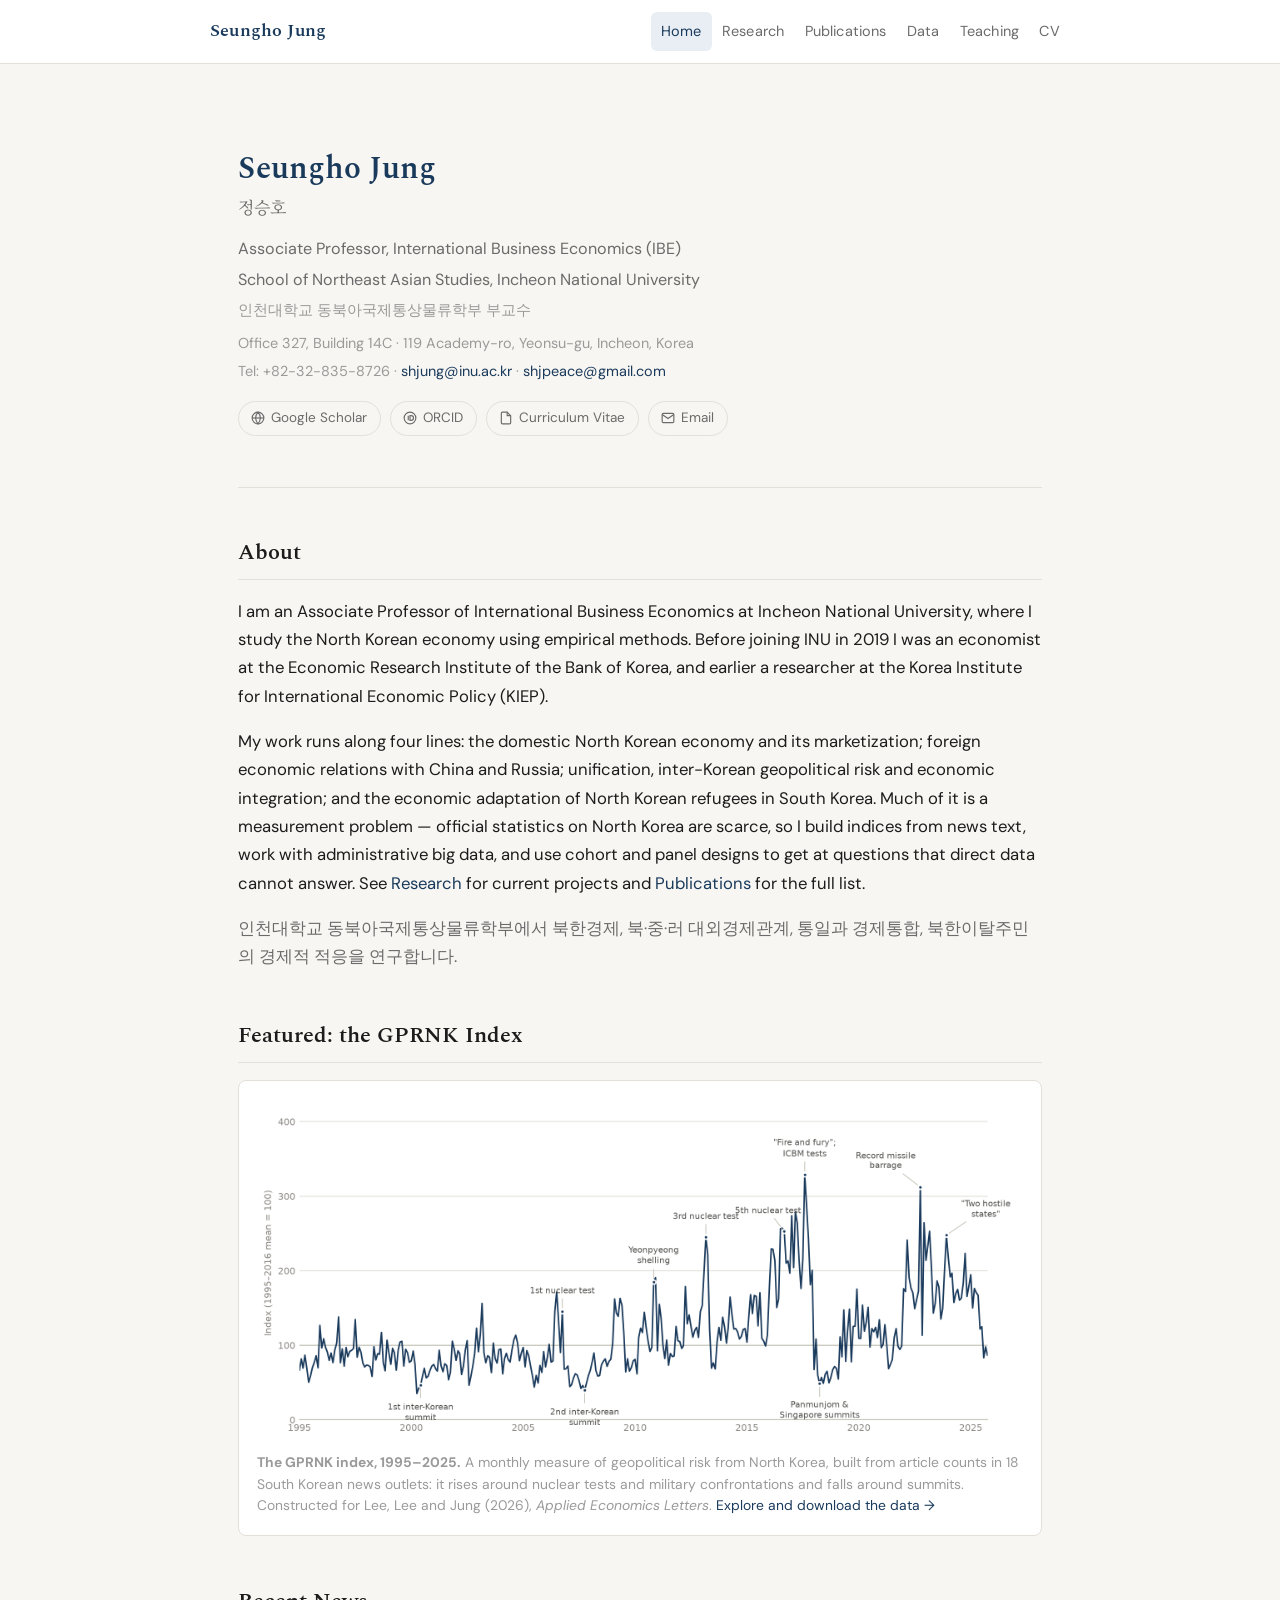
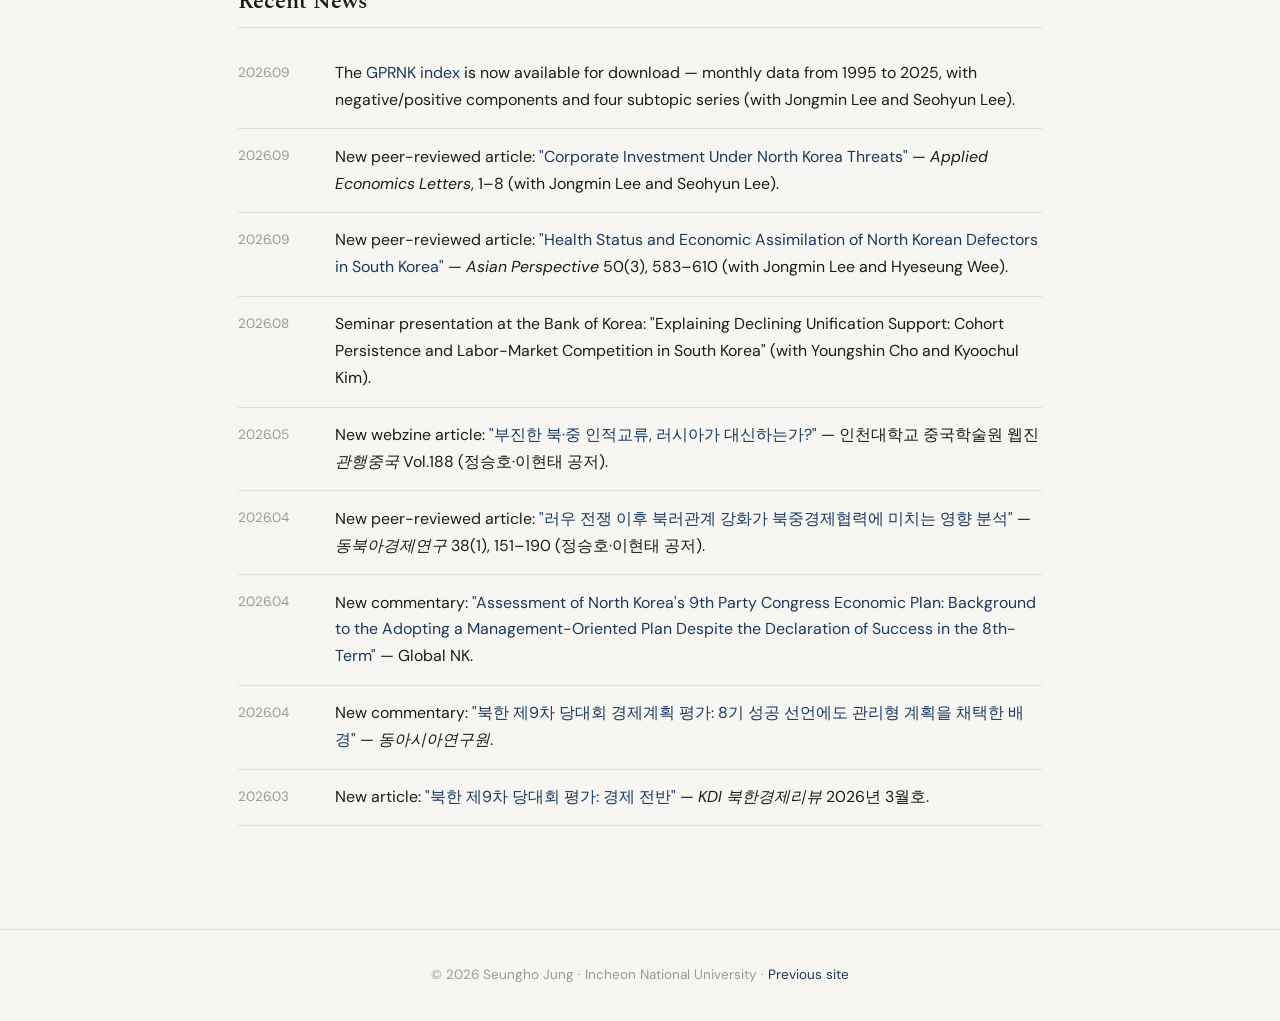
==== index.html @ d9ec0c81 "data: publish the North Korean marketization index Rebuilds the index of Jung, Yang and Kim (2022) o" ====
<!DOCTYPE html>
<html lang="en">
<head>
  <meta charset="UTF-8">
  <meta name="viewport" content="width=device-width, initial-scale=1.0">
  <title>Seungho Jung (정승호) — Associate Professor, Incheon National University (INU) | 인천대학교</title>
  <meta name="description" content="Seungho Jung (정승호), Associate Professor at Incheon National University (INU, 인천대학교 동북아국제통상물류학부). Research on the North Korean economy, NK–China and NK–Russia foreign economic relations, unification and economic integration, and economic adaptation of North Korean refugees (북한경제 연구).">
  <meta name="keywords" content="Seungho Jung, 정승호, Incheon National University, INU, 인천대학교, 정승호 인천대, 동북아국제통상물류학부, North Korean economy, 북한경제, North Korea-China trade, North Korea-Russia, North Korean defectors, 북한이탈주민">
  <meta name="author" content="Seungho Jung">
  <link rel="canonical" href="https://shjpeace-cloud.github.io/academic/">

  <meta property="og:type" content="profile">
  <meta property="og:title" content="Seungho Jung (정승호) — Associate Professor, Incheon National University">
  <meta property="og:description" content="Academic website of Seungho Jung (정승호), Associate Professor at Incheon National University. Research on the North Korean economy, foreign economic relations with China and Russia, unification, and refugee adaptation.">
  <meta property="og:url" content="https://shjpeace-cloud.github.io/academic/">
  <meta property="og:site_name" content="Seungho Jung — Academic Website">
  <meta property="og:locale" content="en_US">
  <meta property="og:locale:alternate" content="ko_KR">

  <meta name="twitter:card" content="summary">
  <meta name="twitter:title" content="Seungho Jung (정승호) — Incheon National University">
  <meta name="twitter:description" content="Academic website. Research on North Korean economy, NK-China/Russia relations, unification economics, and refugee adaptation.">

  <link rel="stylesheet" href="style.css?v=20260916a">

  <script type="application/ld+json">
  {
    "@context": "https://schema.org",
    "@type": "Person",
    "name": "Seungho Jung",
    "alternateName": ["정승호", "Seung-ho Jung"],
    "givenName": "Seungho",
    "familyName": "Jung",
    "jobTitle": "Associate Professor",
    "worksFor": {
      "@type": "CollegeOrUniversity",
      "name": "Incheon National University",
      "alternateName": "인천대학교",
      "url": "https://www.inu.ac.kr/",
      "department": {
        "@type": "Organization",
        "name": "School of Northeast Asian Studies (동북아국제통상물류학부)"
      }
    },
    "url": "https://shjpeace-cloud.github.io/academic/",
    "email": "shjung@inu.ac.kr",
    "telephone": "+82-32-835-8726",
    "address": {
      "@type": "PostalAddress",
      "streetAddress": "Building 14C, Office 327, 119 Academy-ro, Yeonsu-gu",
      "addressLocality": "Incheon",
      "postalCode": "22012",
      "addressCountry": "KR"
    },
    "sameAs": [
      "https://scholar.google.com/citations?hl=en&user=h8OtoqAAAAAJ",
      "https://orcid.org/0000-0001-7699-3158"
    ],
    "knowsAbout": [
      "North Korean economy",
      "North Korea-China trade",
      "North Korea-Russia economic relations",
      "Unification and economic integration",
      "Economic adaptation of North Korean refugees",
      "북한경제",
      "북한 대외경제관계"
    ]
  }
  </script>
</head>
<body>

<nav>
  <div class="nav-inner">
    <a class="nav-brand" href="index.html">Seungho Jung</a>
    <ul class="nav-links">
      <li><a href="index.html" class="active">Home</a></li>
      <li><a href="research.html">Research</a></li>
      <li><a href="publications.html">Publications</a></li>
      <li><a href="data.html">Data</a></li>
      <li><a href="teaching.html">Teaching</a></li>
      <li><a href="cv.html">CV</a></li>
    </ul>
  </div>
</nav>

<main>
  <div class="hero">
    <img class="hero-photo" src="photo.jpg" alt="Seungho Jung" onerror="this.style.display='none'">
    <div>
      <div class="hero-name">Seungho Jung</div>
      <div class="hero-name-kr">정승호</div>
      <div class="hero-position">Associate Professor, International Business Economics (IBE)</div>
      <div class="hero-position">School of Northeast Asian Studies, Incheon National University</div>
      <div class="hero-position" lang="ko" style="font-size:0.9rem; color:var(--text-light);">인천대학교 동북아국제통상물류학부 부교수</div>
      <div class="hero-position" style="margin-top:0.5rem; font-size:0.85rem; color:var(--text-light);">
        Office 327, Building 14C · 119 Academy-ro, Yeonsu-gu, Incheon, Korea
      </div>
      <div class="hero-position" style="font-size:0.85rem; color:var(--text-light);">
        Tel: +82-32-835-8726 · <a href="mailto:shjung@inu.ac.kr">shjung@inu.ac.kr</a> · <a href="mailto:shjpeace@gmail.com">shjpeace@gmail.com</a>
      </div>
      <div class="hero-links">
        <a href="https://scholar.google.com/citations?hl=en&user=h8OtoqAAAAAJ" target="_blank">
          <svg width="14" height="14" viewBox="0 0 24 24" fill="none" stroke="currentColor" stroke-width="2"><circle cx="12" cy="12" r="10"/><line x1="2" y1="12" x2="22" y2="12"/><path d="M12 2a15.3 15.3 0 0 1 4 10 15.3 15.3 0 0 1-4 10 15.3 15.3 0 0 1-4-10 15.3 15.3 0 0 1 4-10z"/></svg>
          Google Scholar
        </a>
        <a href="https://orcid.org/0000-0001-7699-3158" target="_blank">
          <svg width="14" height="14" viewBox="0 0 24 24" fill="none" stroke="currentColor" stroke-width="2"><circle cx="12" cy="12" r="10"/><line x1="9" y1="8" x2="9" y2="16"/><path d="M12 8v8h2a4 4 0 0 0 0-8z"/></svg>
          ORCID
        </a>
        <a href="cv.html">
          <svg width="14" height="14" viewBox="0 0 24 24" fill="none" stroke="currentColor" stroke-width="2"><path d="M14 2H6a2 2 0 0 0-2 2v16a2 2 0 0 0 2 2h12a2 2 0 0 0 2-2V8z"/><polyline points="14 2 14 8 20 8"/></svg>
          Curriculum Vitae
        </a>
        <a href="mailto:shjung@inu.ac.kr">
          <svg width="14" height="14" viewBox="0 0 24 24" fill="none" stroke="currentColor" stroke-width="2"><path d="M4 4h16c1.1 0 2 .9 2 2v12c0 1.1-.9 2-2 2H4c-1.1 0-2-.9-2-2V6c0-1.1.9-2 2-2z"/><polyline points="22,6 12,13 2,6"/></svg>
          Email
        </a>
      </div>
    </div>
  </div>

  <h2>About</h2>
  <p>I am an Associate Professor of International Business Economics at Incheon National University, where I study the North Korean economy using empirical methods. Before joining INU in 2019 I was an economist at the Economic Research Institute of the Bank of Korea, and earlier a researcher at the Korea Institute for International Economic Policy (KIEP).</p>
  <p>My work runs along four lines: the domestic North Korean economy and its marketization; foreign economic relations with China and Russia; unification, inter-Korean geopolitical risk and economic integration; and the economic adaptation of North Korean refugees in South Korea. Much of it is a measurement problem &mdash; official statistics on North Korea are scarce, so I build indices from news text, work with administrative big data, and use cohort and panel designs to get at questions that direct data cannot answer. See <a href="research.html">Research</a> for current projects and <a href="publications.html">Publications</a> for the full list.</p>
  <p lang="ko" style="color:var(--text-muted);">인천대학교 동북아국제통상물류학부에서 북한경제, 북·중·러 대외경제관계, 통일과 경제통합, 북한이탈주민의 경제적 적응을 연구합니다.</p>

  <h2>Featured: the GPRNK Index</h2>
  <div class="figure-card">
    <a href="gprnk.html"><img src="data/gprnk/gprnk-index.png" alt="Line chart of the monthly GPRNK index from 1995 to 2025, rising around nuclear tests and missile launches and falling around inter-Korean summits."></a>
    <p class="figure-caption">
      <strong>The GPRNK index, 1995&ndash;2025.</strong> A monthly measure of geopolitical risk from North Korea,
      built from article counts in 18 South Korean news outlets: it rises around nuclear tests and military
      confrontations and falls around summits. Constructed for Lee, Lee and Jung (2026),
      <em>Applied Economics Letters</em>.
      <a href="gprnk.html">Explore and download the data &rarr;</a>
    </p>
  </div>

  <h2>Recent News</h2>
  <div class="news-item">
    <div class="news-date">2026.09</div>
    <div>The <a href="gprnk.html">GPRNK index</a> is now available for download &mdash; monthly data from 1995 to 2025, with negative/positive components and four subtopic series (with Jongmin Lee and Seohyun Lee).</div>
  </div>
  <div class="news-item">
    <div class="news-date">2026.09</div>
    <div>New peer-reviewed article: <a href="https://doi.org/10.1080/13504851.2026.2731151" target="_blank">"Corporate Investment Under North Korea Threats"</a> &mdash; <em>Applied Economics Letters</em>, 1&ndash;8 (with Jongmin Lee and Seohyun Lee).</div>
  </div>
  <div class="news-item">
    <div class="news-date">2026.09</div>
    <div>New peer-reviewed article: <a href="https://doi.org/10.1353/apr.2026.a999038" target="_blank">"Health Status and Economic Assimilation of North Korean Defectors in South Korea"</a> — <em>Asian Perspective</em> 50(3), 583–610 (with Jongmin Lee and Hyeseung Wee).</div>
  </div>
  <div class="news-item">
    <div class="news-date">2026.08</div>
    <div>Seminar presentation at the Bank of Korea: "Explaining Declining Unification Support: Cohort Persistence and Labor-Market Competition in South Korea" (with Youngshin Cho and Kyoochul Kim).</div>
  </div>
  <div class="news-item">
    <div class="news-date">2026.05</div>
    <div>New webzine article: <a href="https://aocs.inu.ac.kr/webzine-article/?uid=387999&mod=document&pageid=1" target="_blank">"부진한 북·중 인적교류, 러시아가 대신하는가?"</a> — 인천대학교 중국학술원 웹진 <em>관행중국</em> Vol.188 (정승호·이현태 공저).</div>
  </div>
  <div class="news-item">
    <div class="news-date">2026.04</div>
    <div>New peer-reviewed article: <a href="https://www.kci.go.kr/kciportal/ci/sereArticleSearch/ciSereArtiView.kci?sereArticleSearchBean.artiId=ART003335642" target="_blank">"러우 전쟁 이후 북러관계 강화가 북중경제협력에 미치는 영향 분석"</a> — <em>동북아경제연구</em> 38(1), 151–190 (정승호·이현태 공저).</div>
  </div>
  <div class="news-item">
    <div class="news-date">2026.04</div>
    <div>New commentary: <a href="https://www.globalnk.org/publication/view.php?cd=COM000226&ctype=1" target="_blank">"Assessment of North Korea's 9th Party Congress Economic Plan: Background to the Adopting a Management-Oriented Plan Despite the Declaration of Success in the 8th-Term"</a> — Global NK.</div>
  </div>
  <div class="news-item">
    <div class="news-date">2026.04</div>
    <div>New commentary: <a href="https://www.eai.or.kr/press/press_01_view.php?no=13539" target="_blank">"북한 제9차 당대회 경제계획 평가: 8기 성공 선언에도 관리형 계획을 채택한 배경"</a> — <em>동아시아연구원</em>.</div>
  </div>
  <div class="news-item">
    <div class="news-date">2026.03</div>
    <div>New article: <a href="https://www.kdi.re.kr/research/monNorth?pub_no=19133" target="_blank">"북한 제9차 당대회 평가: 경제 전반"</a> — <em>KDI 북한경제리뷰</em> 2026년 3월호.</div>
  </div>
</main>

<footer>
  &copy; 2026 Seungho Jung · Incheon National University ·
  <a href="https://sites.google.com/site/shjpeace" target="_blank">Previous site</a>
</footer>

</body>
</html>
---- style.css ----
@import url('https://fonts.googleapis.com/css2?family=Spectral:ital,wght@0,300;0,400;0,600;1,400&family=DM+Sans:wght@300;400;500&family=Noto+Serif+KR:wght@400;600&display=swap');

:root {
  --bg: #f7f6f2;
  --surface: #ffffff;
  --text: #1c1c1c;
  --text-muted: #6b6b6b;
  --text-light: #9a9a9a;
  --accent: #1a3a5c;
  --accent-light: #e8eef4;
  --gold: #b8952a;
  --border: #e2e0d8;
  --nav-height: 64px;
  --max-width: 860px;
  --font-serif: 'Spectral', 'Noto Serif KR', Georgia, serif;
  --font-sans: 'DM Sans', system-ui, sans-serif;
}

* { box-sizing: border-box; margin: 0; padding: 0; }

html {
  font-size: clamp(14.5px, 14px + 0.25vw, 17px);
  scroll-behavior: smooth;
  -webkit-text-size-adjust: 100%;
}

body {
  font-family: var(--font-sans);
  background: var(--bg);
  color: var(--text);
  line-height: 1.7;
  min-height: 100vh;
  -webkit-font-smoothing: antialiased;
}

/* ── Navigation ── */
nav {
  background: var(--surface);
  border-bottom: 1px solid var(--border);
  height: var(--nav-height);
  display: flex;
  align-items: center;
  padding: 0 clamp(1rem, 0.5rem + 1.5vw, 2rem);
  position: sticky;
  top: 0;
  z-index: 100;
}

.nav-inner {
  max-width: var(--max-width);
  width: 100%;
  margin: 0 auto;
  display: flex;
  align-items: center;
  justify-content: space-between;
  gap: 0.75rem;
}

.nav-brand {
  font-family: var(--font-serif);
  font-size: clamp(0.95rem, 0.9rem + 0.2vw, 1.05rem);
  font-weight: 600;
  color: var(--accent);
  text-decoration: none;
  letter-spacing: 0.01em;
  white-space: nowrap;
}

.nav-links {
  display: flex;
  gap: 0;
  list-style: none;
  flex-wrap: wrap;
  justify-content: flex-end;
}

.nav-links a {
  display: block;
  padding: 0.4rem clamp(0.5rem, 0.3rem + 0.4vw, 0.85rem);
  font-size: clamp(0.78rem, 0.74rem + 0.15vw, 0.9rem);
  font-weight: 400;
  color: var(--text-muted);
  text-decoration: none;
  border-radius: 6px;
  transition: color 0.15s, background 0.15s;
  letter-spacing: 0.01em;
  white-space: nowrap;
}

.nav-links a:hover,
.nav-links a.active {
  color: var(--accent);
  background: var(--accent-light);
}

/* ── Page layout ── */
main {
  max-width: var(--max-width);
  margin: 0 auto;
  padding:
    clamp(2rem, 1.5rem + 1.5vw, 3rem)
    clamp(1.1rem, 0.5rem + 1.5vw, 2rem)
    clamp(3rem, 4vw, 5rem);
}

/* ── Typography ── */
h1 {
  font-family: var(--font-serif);
  font-size: clamp(1.5rem, 1.2rem + 1.5vw, 2.15rem);
  font-weight: 600;
  line-height: 1.25;
  color: var(--accent);
  margin-bottom: 0.5rem;
  letter-spacing: -0.01em;
}

h2 {
  font-family: var(--font-serif);
  font-size: clamp(1.05rem, 0.95rem + 0.55vw, 1.3rem);
  font-weight: 600;
  color: var(--text);
  margin-bottom: 1rem;
  margin-top: clamp(2rem, 4vw, 2.75rem);
  padding-bottom: 0.4rem;
  border-bottom: 1px solid var(--border);
}

h3 {
  font-size: clamp(0.82rem, 0.78rem + 0.1vw, 0.92rem);
  font-weight: 500;
  color: var(--text-muted);
  text-transform: uppercase;
  letter-spacing: 0.08em;
  margin-bottom: 1rem;
}

p {
  margin-bottom: 1rem;
  font-size: clamp(0.9rem, 0.85rem + 0.2vw, 0.98rem);
}

a { color: var(--accent); text-decoration: none; }
a:hover { text-decoration: underline; }

/* ── Home hero ── */
.hero {
  display: grid;
  grid-template-columns: auto 1fr;
  gap: clamp(1.25rem, 0.5rem + 2vw, 2rem);
  align-items: start;
  padding: clamp(1.75rem, 4vw, 2.5rem) 0 clamp(2rem, 4vw, 3rem);
  border-bottom: 1px solid var(--border);
  margin-bottom: clamp(1.75rem, 4vw, 2.5rem);
}

.hero-photo {
  width: clamp(86px, 14vw, 120px);
  height: clamp(86px, 14vw, 120px);
  border-radius: 4px;
  object-fit: cover;
  border: 1px solid var(--border);
}

.hero-name {
  font-family: var(--font-serif);
  font-size: clamp(1.4rem, 1.1rem + 1.4vw, 1.85rem);
  font-weight: 600;
  color: var(--accent);
  line-height: 1.2;
  margin-bottom: 0.25rem;
}

.hero-name-kr {
  font-family: 'Noto Serif KR', serif;
  font-size: clamp(0.9rem, 0.85rem + 0.2vw, 1.05rem);
  color: var(--text-muted);
  margin-bottom: 0.75rem;
  font-weight: 400;
}

.hero-position {
  font-size: clamp(0.84rem, 0.8rem + 0.2vw, 0.95rem);
  color: var(--text-muted);
  margin-bottom: 0.2rem;
}

.hero-links {
  display: flex;
  gap: 0.5rem;
  flex-wrap: wrap;
  margin-top: 1rem;
}

.hero-links a {
  font-size: clamp(0.74rem, 0.72rem + 0.1vw, 0.82rem);
  padding: 0.3rem 0.75rem;
  border: 1px solid var(--border);
  border-radius: 20px;
  color: var(--text-muted);
  display: flex;
  align-items: center;
  gap: 0.35rem;
  transition: border-color 0.15s, color 0.15s;
}

.hero-links a:hover {
  border-color: var(--accent);
  color: var(--accent);
  text-decoration: none;
}

/* ── News / updates ── */
.news-item {
  display: grid;
  grid-template-columns: 80px 1fr;
  gap: 1rem;
  padding: 0.85rem 0;
  border-bottom: 1px solid var(--border);
  font-size: clamp(0.85rem, 0.82rem + 0.15vw, 0.95rem);
}

.news-date {
  color: var(--text-light);
  font-size: clamp(0.74rem, 0.72rem + 0.1vw, 0.82rem);
  padding-top: 0.1rem;
}

/* ── Publications ── */
.pub-filters {
  display: flex;
  gap: 0.5rem;
  flex-wrap: wrap;
  margin-bottom: 2rem;
}

.filter-btn {
  font-family: var(--font-sans);
  font-size: clamp(0.74rem, 0.72rem + 0.1vw, 0.82rem);
  padding: 0.35rem 0.9rem;
  border: 1px solid var(--border);
  border-radius: 20px;
  background: transparent;
  color: var(--text-muted);
  cursor: pointer;
  transition: all 0.15s;
}

.filter-btn:hover, .filter-btn.active {
  background: var(--accent);
  border-color: var(--accent);
  color: white;
}

.pub-section { margin-bottom: 2.5rem; }

.pub-section-title {
  font-size: 0.75rem;
  font-weight: 500;
  text-transform: uppercase;
  letter-spacing: 0.1em;
  color: var(--gold);
  margin-bottom: 1rem;
  padding-bottom: 0.5rem;
  border-bottom: 1px solid var(--border);
}

.pub-item {
  padding: 0.75rem 0;
  border-bottom: 1px solid var(--border);
  font-size: clamp(0.85rem, 0.82rem + 0.15vw, 0.95rem);
  line-height: 1.65;
}

.pub-item:last-child { border-bottom: none; }

.pub-item em { font-style: italic; }

.pub-links {
  margin-top: 0.3rem;
  display: flex;
  gap: 0.5rem;
  flex-wrap: wrap;
}

.pub-link {
  font-size: 0.75rem;
  padding: 0.15rem 0.6rem;
  border: 1px solid var(--border);
  border-radius: 4px;
  color: var(--text-muted);
  transition: all 0.15s;
}

.pub-link:hover {
  border-color: var(--accent);
  color: var(--accent);
  text-decoration: none;
}

.pub-link.pdf { border-color: #c9a84c; color: #8a6f22; }

/* ── Research interests ── */
.research-grid {
  display: grid;
  grid-template-columns: 1fr 1fr;
  gap: clamp(0.75rem, 1.5vw, 1rem);
  margin-bottom: 2rem;
}

.research-card {
  background: var(--surface);
  border: 1px solid var(--border);
  border-radius: 8px;
  padding: clamp(1rem, 0.75rem + 1vw, 1.4rem);
  transition: border-color 0.15s, box-shadow 0.15s;
}

.research-card:hover {
  border-color: var(--accent);
  box-shadow: 0 1px 4px rgba(26, 58, 92, 0.08);
}

.research-card-title {
  font-size: clamp(0.82rem, 0.78rem + 0.2vw, 0.92rem);
  font-weight: 500;
  color: var(--accent);
  margin-bottom: 0.5rem;
}

.research-card p {
  font-size: clamp(0.82rem, 0.78rem + 0.15vw, 0.9rem);
  color: var(--text-muted);
  margin-bottom: 0;
}

.research-card-latest {
  margin-top: 0.7rem;
  padding-top: 0.55rem;
  border-top: 1px dashed var(--border);
  font-size: clamp(0.76rem, 0.74rem + 0.1vw, 0.83rem);
  color: var(--text-light);
  line-height: 1.5;
}

.research-card-latest-label {
  display: inline-block;
  color: var(--gold);
  font-weight: 500;
  text-transform: uppercase;
  letter-spacing: 0.08em;
  font-size: 0.68rem;
  margin-right: 0.35rem;
}

.research-card-latest a { color: var(--accent); }

/* ── Teaching ── */
.course-item {
  background: var(--surface);
  border: 1px solid var(--border);
  border-radius: 8px;
  padding: clamp(1.1rem, 0.75rem + 1.2vw, 1.5rem);
  margin-bottom: 1rem;
}

.course-title {
  font-family: var(--font-serif);
  font-size: clamp(0.96rem, 0.9rem + 0.3vw, 1.1rem);
  font-weight: 600;
  color: var(--accent);
  margin-bottom: 0.2rem;
}

.course-meta {
  font-size: clamp(0.74rem, 0.72rem + 0.1vw, 0.82rem);
  color: var(--text-light);
  margin-bottom: 0.75rem;
}

.course-desc {
  font-size: clamp(0.82rem, 0.78rem + 0.2vw, 0.9rem);
  color: var(--text-muted);
  margin-bottom: 0;
}

/* ── CV ── */
.cv-section { margin-bottom: 2rem; }

.cv-item {
  display: grid;
  grid-template-columns: 100px 1fr;
  gap: 1rem;
  padding: 0.6rem 0;
  border-bottom: 1px solid var(--border);
  font-size: clamp(0.85rem, 0.82rem + 0.15vw, 0.95rem);
}

.cv-year {
  color: var(--text-light);
  font-size: clamp(0.78rem, 0.76rem + 0.1vw, 0.88rem);
}

.cv-download {
  display: inline-flex;
  align-items: center;
  gap: 0.5rem;
  background: var(--accent);
  color: white;
  padding: 0.6rem 1.25rem;
  border-radius: 6px;
  font-size: clamp(0.82rem, 0.78rem + 0.2vw, 0.9rem);
  margin-bottom: 2rem;
  transition: opacity 0.15s;
}

.cv-download:hover { opacity: 0.85; text-decoration: none; }

/* ── Footer ── */
footer {
  text-align: center;
  padding: 2rem clamp(1rem, 4vw, 2rem);
  font-size: clamp(0.74rem, 0.72rem + 0.1vw, 0.82rem);
  color: var(--text-light);
  border-top: 1px solid var(--border);
  margin-top: 3rem;
}

/* ── Responsive breakpoints ──
   Tablet (≤768px): tighter nav
   Mobile  (≤640px): hide redundant nav-brand; 5 links fill the bar evenly
   Small   (≤380px): tighter link padding/font + stacked news/cv items   */

@media (max-width: 768px) {
  :root { --nav-height: 58px; }
  h2 { margin-top: 2rem; }
}

@media (max-width: 640px) {
  /* Nav-brand ("Seungho Jung") is hidden — the page already shows the name,
     so removing it from the menu frees space for all 5 links to fit on phones. */
  :root { --nav-height: 56px; }
  nav {
    height: auto;
    min-height: var(--nav-height);
    padding: 0 0.6rem;
  }
  .nav-inner {
    gap: 0;
    height: 100%;
  }
  .nav-brand { display: none; }
  .nav-links {
    flex: 1;
    justify-content: space-around;
    flex-wrap: wrap;
    gap: 0;
  }
  .nav-links a {
    padding: 0.45rem 0.5rem;
    font-size: 0.8rem;
  }

  .hero { grid-template-columns: 1fr; gap: 1rem; }
  .research-grid { grid-template-columns: 1fr; }
  .cv-item { grid-template-columns: 80px 1fr; gap: 0.75rem; }
  .news-item { grid-template-columns: 64px 1fr; gap: 0.65rem; }
  .pub-filters { gap: 0.4rem; }
  .filter-btn { padding: 0.3rem 0.7rem; }
}

@media (max-width: 380px) {
  nav { padding: 0 0.4rem; }
  .nav-links a { padding: 0.4rem 0.35rem; font-size: 0.78rem; }
  .hero-links { gap: 0.4rem; }
  .news-item {
    grid-template-columns: 1fr;
    gap: 0.15rem;
    padding: 0.7rem 0;
  }
  .news-date { font-size: 0.72rem; }
  .cv-item { grid-template-columns: 70px 1fr; gap: 0.55rem; }
}

/* ── Figures (Home featured chart, data page) ── */
.figure-card {
  background: var(--surface);
  border: 1px solid var(--border);
  border-radius: 8px;
  padding: clamp(0.75rem, 0.5rem + 0.8vw, 1.1rem);
}

.figure-card img {
  display: block;
  width: 100%;
  height: auto;
  border-radius: 4px;
}

.figure-caption {
  font-size: clamp(0.76rem, 0.74rem + 0.1vw, 0.83rem);
  color: var(--text-light);
  line-height: 1.55;
  margin: 0.7rem 0 0;
}

/* ── Interactive chart (gprnk.html) ── */
.chart-toolbar {
  display: flex;
  gap: 0.4rem;
  flex-wrap: wrap;
  align-items: center;
  margin-bottom: 0.9rem;
}

.chart-wrap { position: relative; }
.chart-wrap svg { display: block; width: 100%; height: auto; }
.chart-wrap svg:focus-visible { outline: 2px solid var(--accent); outline-offset: 2px; }

.chart-legend {
  display: flex;
  gap: 0.9rem;
  flex-wrap: wrap;
  font-size: clamp(0.74rem, 0.72rem + 0.1vw, 0.82rem);
  color: var(--text-muted);
  margin-bottom: 0.6rem;
}

.chart-legend span {
  display: inline-flex;
  align-items: center;
  gap: 0.35rem;
}

.chart-legend i {
  width: 14px;
  height: 2px;
  border-radius: 1px;
  background: currentColor;
  display: inline-block;
}

.viz-tooltip {
  position: absolute;
  pointer-events: none;
  background: var(--surface);
  border: 1px solid var(--border);
  border-radius: 6px;
  box-shadow: 0 2px 8px rgba(28, 28, 28, 0.1);
  padding: 0.45rem 0.6rem;
  font-size: 0.78rem;
  color: var(--text);
  line-height: 1.5;
  white-space: nowrap;
  transition: opacity 0.1s;
}

.viz-tooltip b { font-weight: 500; }
.viz-tooltip .v { font-variant-numeric: tabular-nums; }

/* ── Stat row ── */
.stat-row {
  display: grid;
  grid-template-columns: repeat(3, 1fr);
  gap: clamp(0.6rem, 1.5vw, 1rem);
  margin: 1.25rem 0 0;
}

.stat {
  background: var(--surface);
  border: 1px solid var(--border);
  border-radius: 8px;
  padding: 0.85rem 1rem;
}

.stat-label {
  font-size: 0.7rem;
  text-transform: uppercase;
  letter-spacing: 0.08em;
  color: var(--text-light);
  margin-bottom: 0.2rem;
}

.stat-value {
  font-family: var(--font-serif);
  font-size: clamp(1.15rem, 1rem + 0.8vw, 1.5rem);
  color: var(--accent);
  line-height: 1.2;
}

.stat-note { font-size: 0.74rem; color: var(--text-light); }

/* ── Download buttons ── */
.dl-row {
  display: flex;
  gap: 0.6rem;
  flex-wrap: wrap;
  margin-bottom: 0.75rem;
}

.dl-btn {
  display: inline-flex;
  align-items: center;
  gap: 0.5rem;
  background: var(--accent);
  color: white;
  padding: 0.55rem 1.1rem;
  border-radius: 6px;
  font-size: clamp(0.8rem, 0.76rem + 0.2vw, 0.88rem);
  transition: opacity 0.15s;
}

.dl-btn:hover { opacity: 0.85; text-decoration: none; }

.dl-btn.secondary {
  background: transparent;
  color: var(--text-muted);
  border: 1px solid var(--border);
}

.dl-btn.secondary:hover { border-color: var(--accent); color: var(--accent); opacity: 1; }

/* ── Data tables (definitions, table view, changelog) ── */
.data-table {
  width: 100%;
  border-collapse: collapse;
  font-size: clamp(0.78rem, 0.76rem + 0.12vw, 0.87rem);
}

.data-table th,
.data-table td {
  text-align: left;
  padding: 0.45rem 0.7rem 0.45rem 0;
  border-bottom: 1px solid var(--border);
  vertical-align: top;
}

.data-table th {
  font-weight: 500;
  color: var(--text-muted);
  white-space: nowrap;
}

.data-table td.num { text-align: right; font-variant-numeric: tabular-nums; padding-right: 0; }
.data-table td.mon { white-space: nowrap; }
.data-table code { font-size: 0.92em; color: var(--accent); }

.table-scroll { overflow-x: auto; }
.table-scroll.tall { max-height: 22rem; overflow-y: auto; }

details.table-view { margin-top: 1rem; }

details.table-view > summary {
  cursor: pointer;
  font-size: clamp(0.78rem, 0.76rem + 0.1vw, 0.85rem);
  color: var(--text-muted);
  padding: 0.35rem 0;
}

details.table-view > summary:hover { color: var(--accent); }

/* ── Citation / code block ── */
.cite-block {
  background: var(--surface);
  border: 1px solid var(--border);
  border-left: 3px solid var(--gold);
  border-radius: 6px;
  padding: 0.85rem 1rem;
  font-size: clamp(0.78rem, 0.76rem + 0.12vw, 0.87rem);
  line-height: 1.65;
  margin-bottom: 1rem;
}

pre.bibtex {
  background: var(--surface);
  border: 1px solid var(--border);
  border-radius: 6px;
  padding: 0.85rem 1rem;
  overflow-x: auto;
  font-size: 0.78rem;
  line-height: 1.5;
  color: var(--text-muted);
}

@media (max-width: 640px) {
  .stat-row { grid-template-columns: 1fr; }
}

/* Corresponding-author note on publication entries — deliberately quiet */
.pub-corr {
  font-size: 0.8em;
  color: var(--text-muted);
  white-space: nowrap;
}
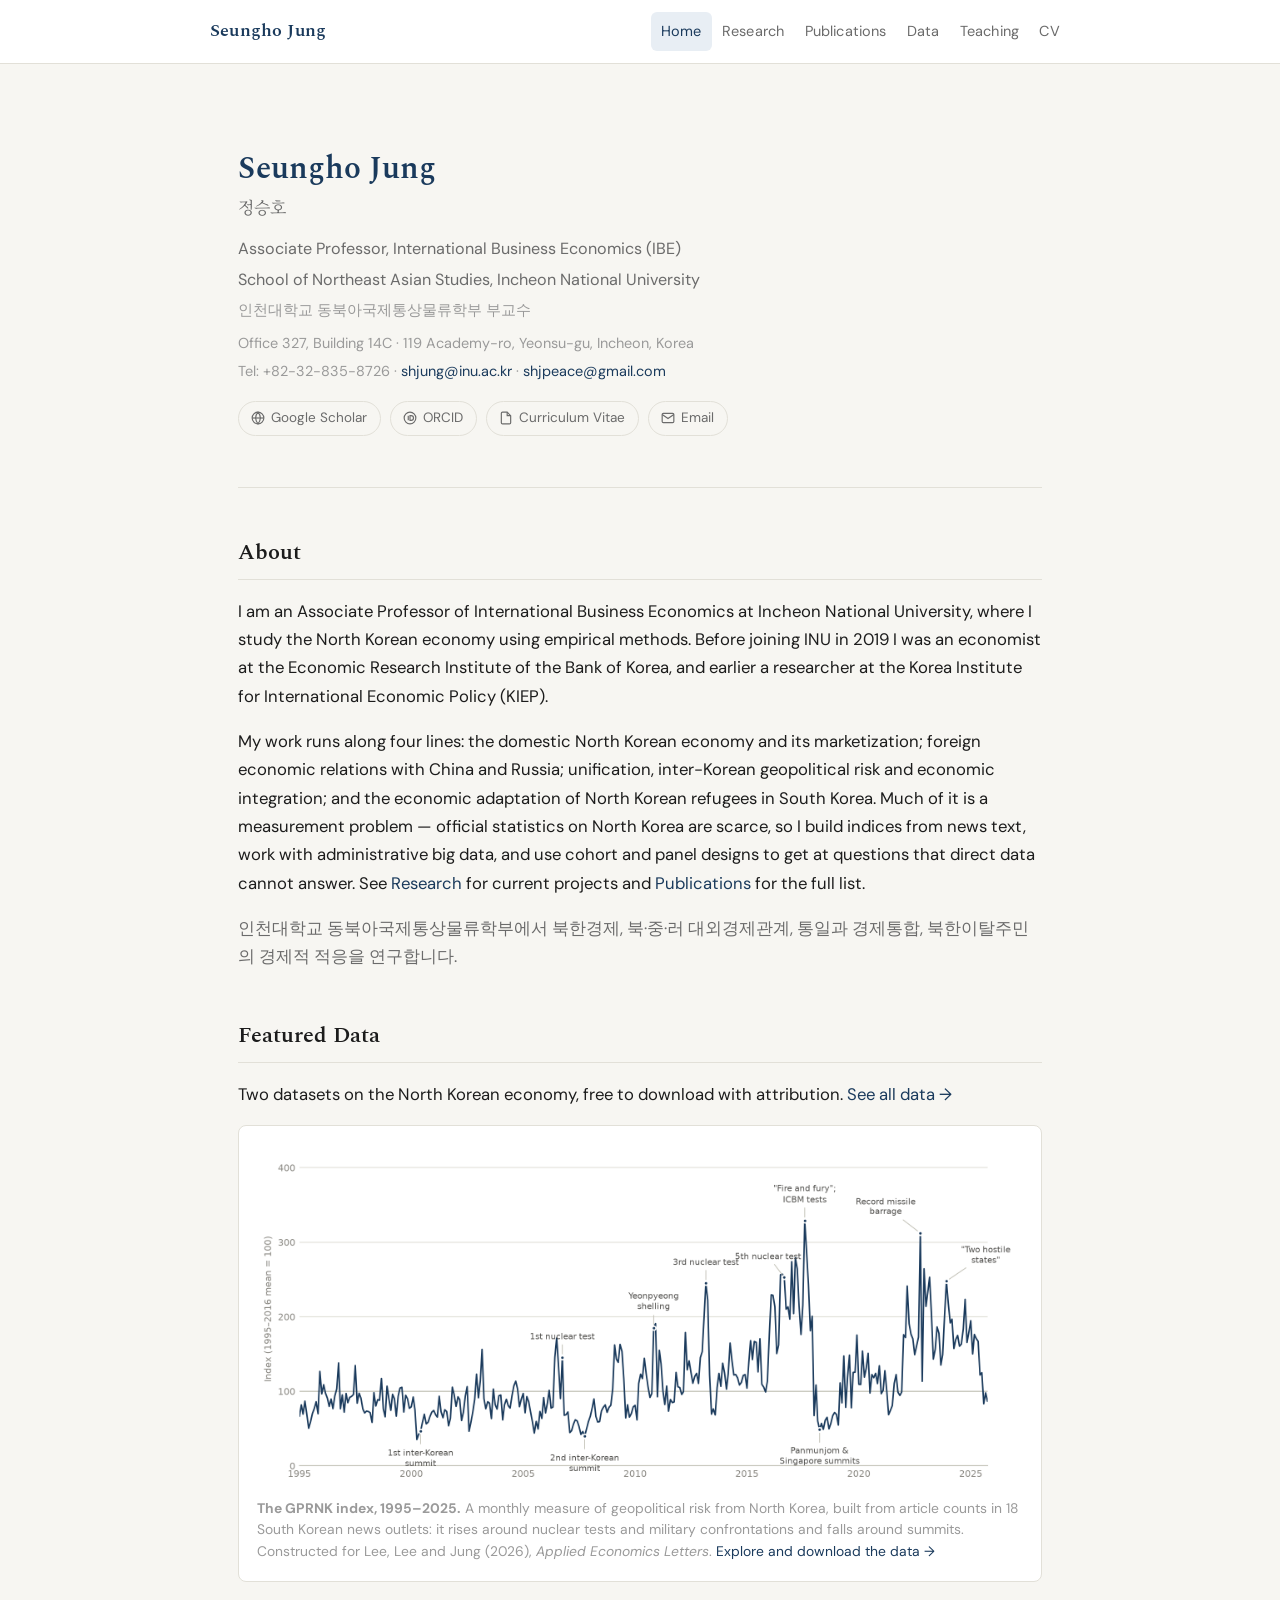
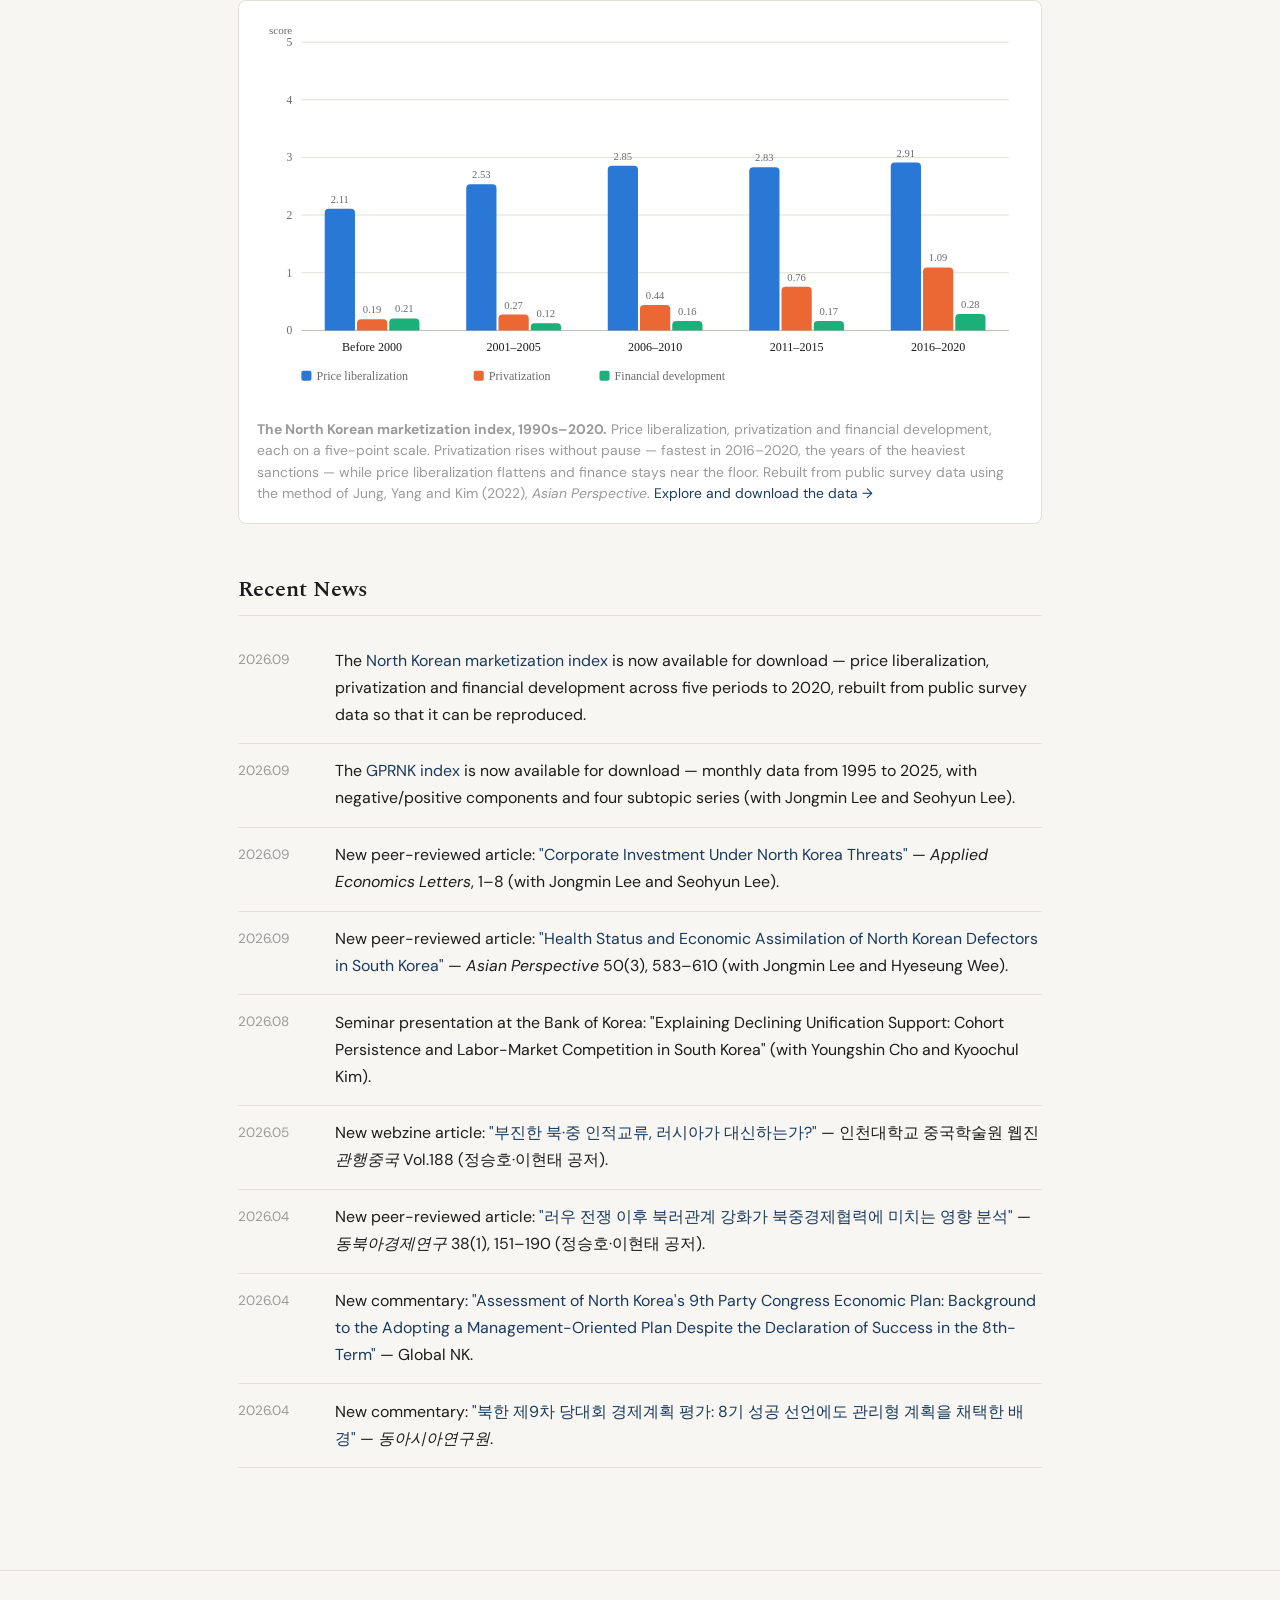
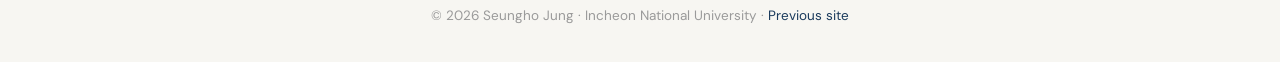
==== commit 7039fca9: "home: surface the marketization index alongside GPRNK The Featured section showed one dataset and no" ====
--- a/index.html
+++ b/index.html
@@ -62,6 +62,7 @@
       "North Korea-Russia economic relations",
       "Unification and economic integration",
       "Economic adaptation of North Korean refugees",
+      "North Korean marketization",
       "북한경제",
       "북한 대외경제관계"
     ]
@@ -125,7 +126,12 @@
   <p>My work runs along four lines: the domestic North Korean economy and its marketization; foreign economic relations with China and Russia; unification, inter-Korean geopolitical risk and economic integration; and the economic adaptation of North Korean refugees in South Korea. Much of it is a measurement problem &mdash; official statistics on North Korea are scarce, so I build indices from news text, work with administrative big data, and use cohort and panel designs to get at questions that direct data cannot answer. See <a href="research.html">Research</a> for current projects and <a href="publications.html">Publications</a> for the full list.</p>
   <p lang="ko" style="color:var(--text-muted);">인천대학교 동북아국제통상물류학부에서 북한경제, 북·중·러 대외경제관계, 통일과 경제통합, 북한이탈주민의 경제적 적응을 연구합니다.</p>
 
-  <h2>Featured: the GPRNK Index</h2>
+  <h2>Featured Data</h2>
+  <p style="margin-bottom:1rem;">
+    Two datasets on the North Korean economy, free to download with attribution.
+    <a href="data.html">See all data &rarr;</a>
+  </p>
+
   <div class="figure-card">
     <a href="gprnk.html"><img src="data/gprnk/gprnk-index.png" alt="Line chart of the monthly GPRNK index from 1995 to 2025, rising around nuclear tests and missile launches and falling around inter-Korean summits."></a>
     <p class="figure-caption">
@@ -137,7 +143,23 @@
     </p>
   </div>
 
+  <div class="figure-card" style="margin-top:1.1rem;">
+    <a href="marketization.html"><img src="data/marketization/nk-marketization-index.svg" alt="Grouped bars showing North Korean marketization across five periods: price liberalization near 2.9, privatization climbing steadily to 1.09, and financial development flat near 0.2."></a>
+    <p class="figure-caption">
+      <strong>The North Korean marketization index, 1990s&ndash;2020.</strong> Price liberalization, privatization
+      and financial development, each on a five-point scale. Privatization rises without pause &mdash; fastest in
+      2016&ndash;2020, the years of the heaviest sanctions &mdash; while price liberalization flattens and finance
+      stays near the floor. Rebuilt from public survey data using the method of Jung, Yang and Kim (2022),
+      <em>Asian Perspective</em>.
+      <a href="marketization.html">Explore and download the data &rarr;</a>
+    </p>
+  </div>
+
   <h2>Recent News</h2>
+  <div class="news-item">
+    <div class="news-date">2026.09</div>
+    <div>The <a href="marketization.html">North Korean marketization index</a> is now available for download &mdash; price liberalization, privatization and financial development across five periods to 2020, rebuilt from public survey data so that it can be reproduced.</div>
+  </div>
   <div class="news-item">
     <div class="news-date">2026.09</div>
     <div>The <a href="gprnk.html">GPRNK index</a> is now available for download &mdash; monthly data from 1995 to 2025, with negative/positive components and four subtopic series (with Jongmin Lee and Seohyun Lee).</div>
@@ -169,10 +191,6 @@
   <div class="news-item">
     <div class="news-date">2026.04</div>
     <div>New commentary: <a href="https://www.eai.or.kr/press/press_01_view.php?no=13539" target="_blank">"북한 제9차 당대회 경제계획 평가: 8기 성공 선언에도 관리형 계획을 채택한 배경"</a> — <em>동아시아연구원</em>.</div>
-  </div>
-  <div class="news-item">
-    <div class="news-date">2026.03</div>
-    <div>New article: <a href="https://www.kdi.re.kr/research/monNorth?pub_no=19133" target="_blank">"북한 제9차 당대회 평가: 경제 전반"</a> — <em>KDI 북한경제리뷰</em> 2026년 3월호.</div>
   </div>
 </main>
 
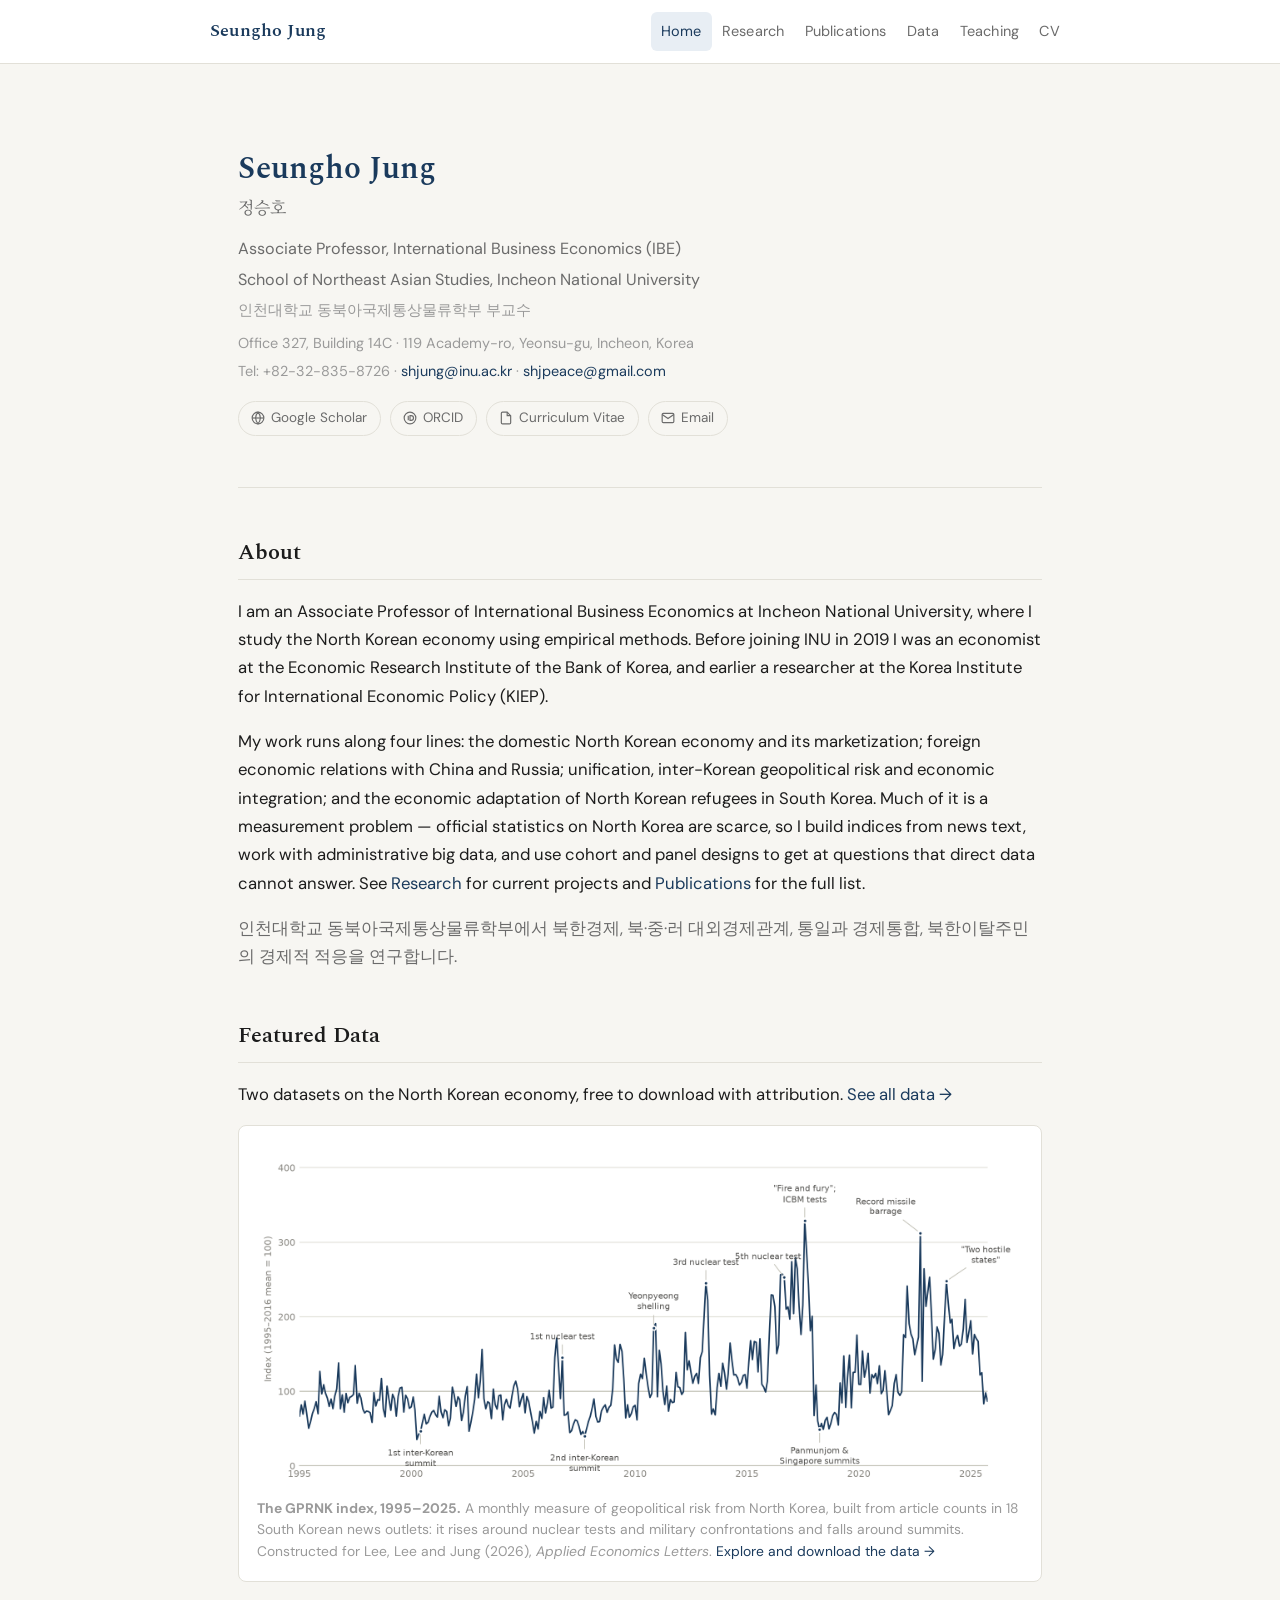
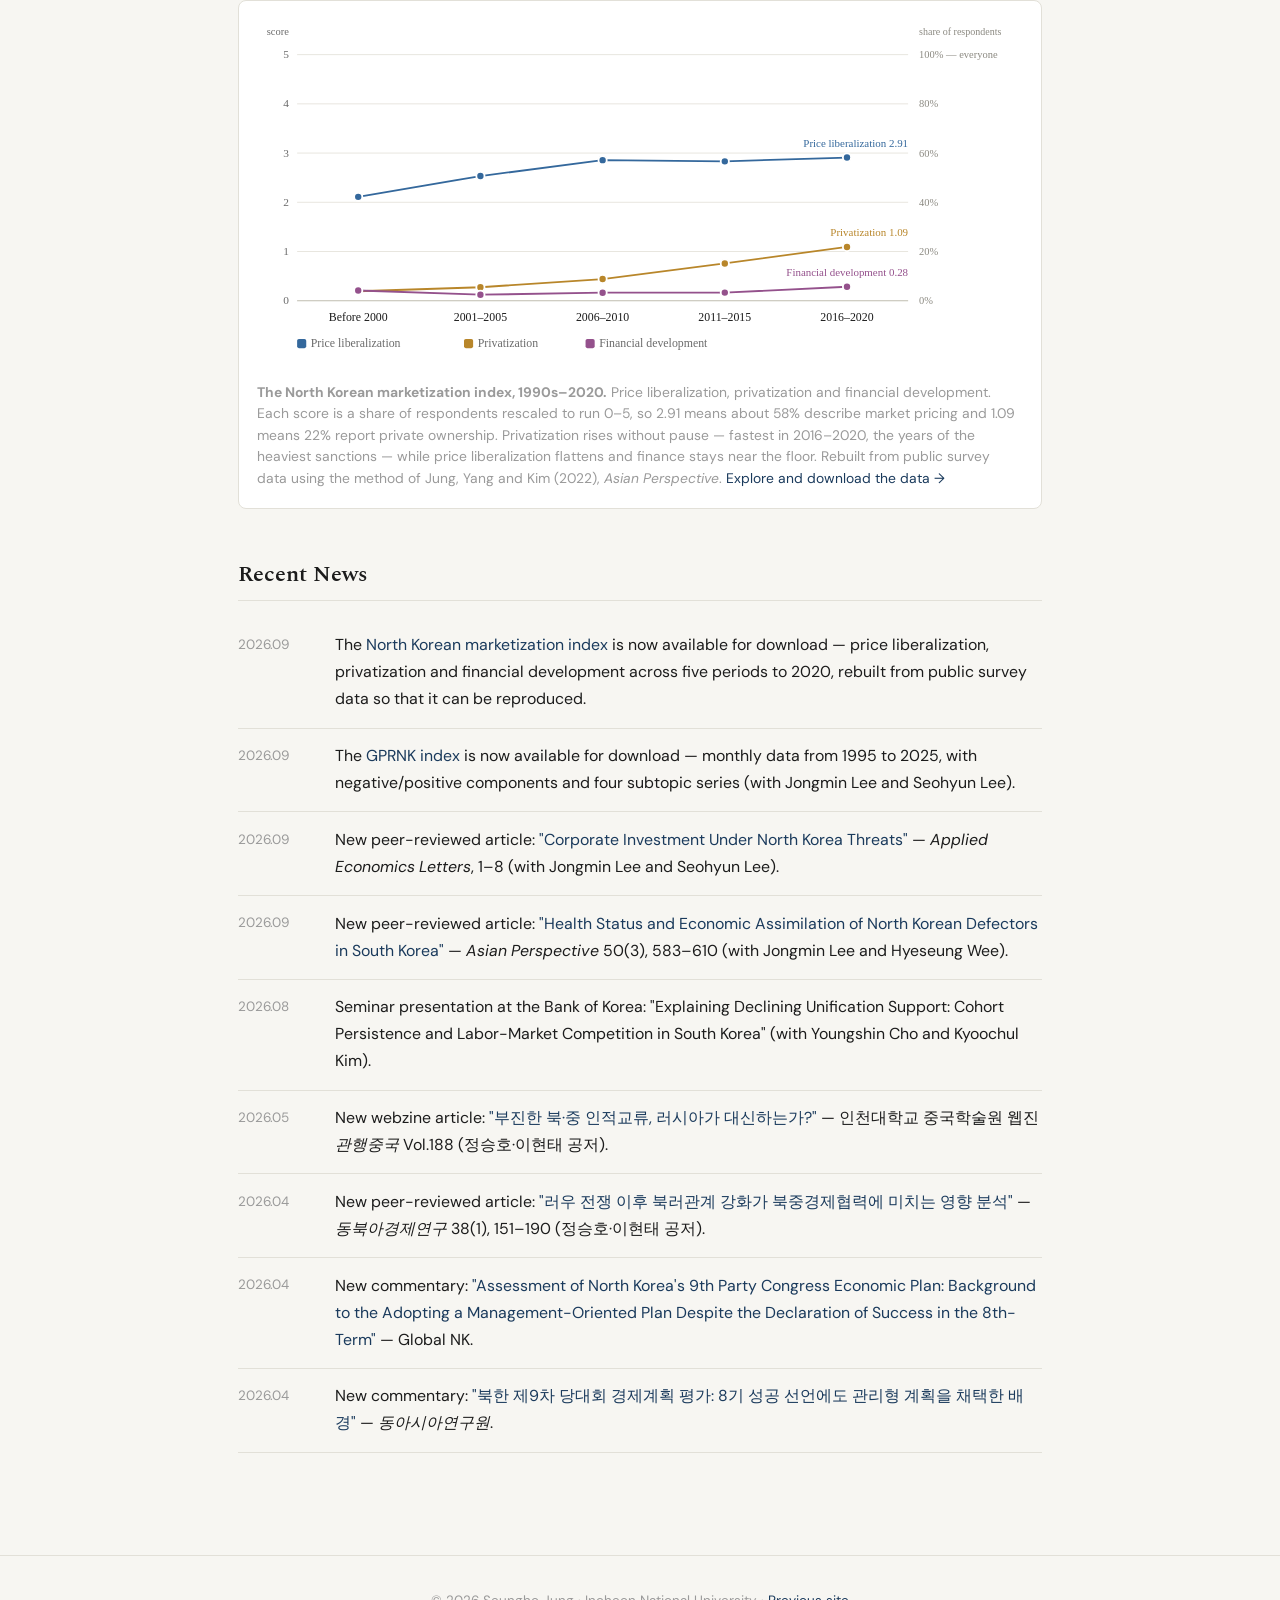
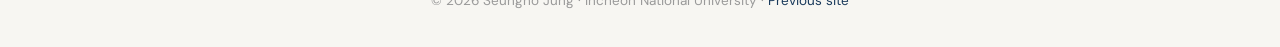
==== commit cbd6c085: "site: render the marketization chart the same on all three pages The detail page forced min-width 68" ====
--- a/index.html
+++ b/index.html
@@ -144,13 +144,14 @@
   </div>
 
   <div class="figure-card" style="margin-top:1.1rem;">
-    <a href="marketization.html"><img src="data/marketization/nk-marketization-index.svg" alt="Grouped bars showing North Korean marketization across five periods: price liberalization near 2.9, privatization climbing steadily to 1.09, and financial development flat near 0.2."></a>
+    <a href="marketization.html"><img src="data/marketization/nk-marketization-index.svg" alt="Line chart of North Korean marketization across five periods to 2020: price liberalization rising to 2.91, privatization climbing steadily to 1.09, and financial development almost flat at 0.28."></a>
     <p class="figure-caption">
       <strong>The North Korean marketization index, 1990s&ndash;2020.</strong> Price liberalization, privatization
-      and financial development, each on a five-point scale. Privatization rises without pause &mdash; fastest in
-      2016&ndash;2020, the years of the heaviest sanctions &mdash; while price liberalization flattens and finance
-      stays near the floor. Rebuilt from public survey data using the method of Jung, Yang and Kim (2022),
-      <em>Asian Perspective</em>.
+      and financial development. Each score is a share of respondents rescaled to run 0&ndash;5, so 2.91 means
+      about 58% describe market pricing and 1.09 means 22% report private ownership. Privatization rises
+      without pause &mdash; fastest in 2016&ndash;2020, the years of the heaviest sanctions &mdash; while price
+      liberalization flattens and finance stays near the floor. Rebuilt from public survey data using the
+      method of Jung, Yang and Kim (2022), <em>Asian Perspective</em>.
       <a href="marketization.html">Explore and download the data &rarr;</a>
     </p>
   </div>
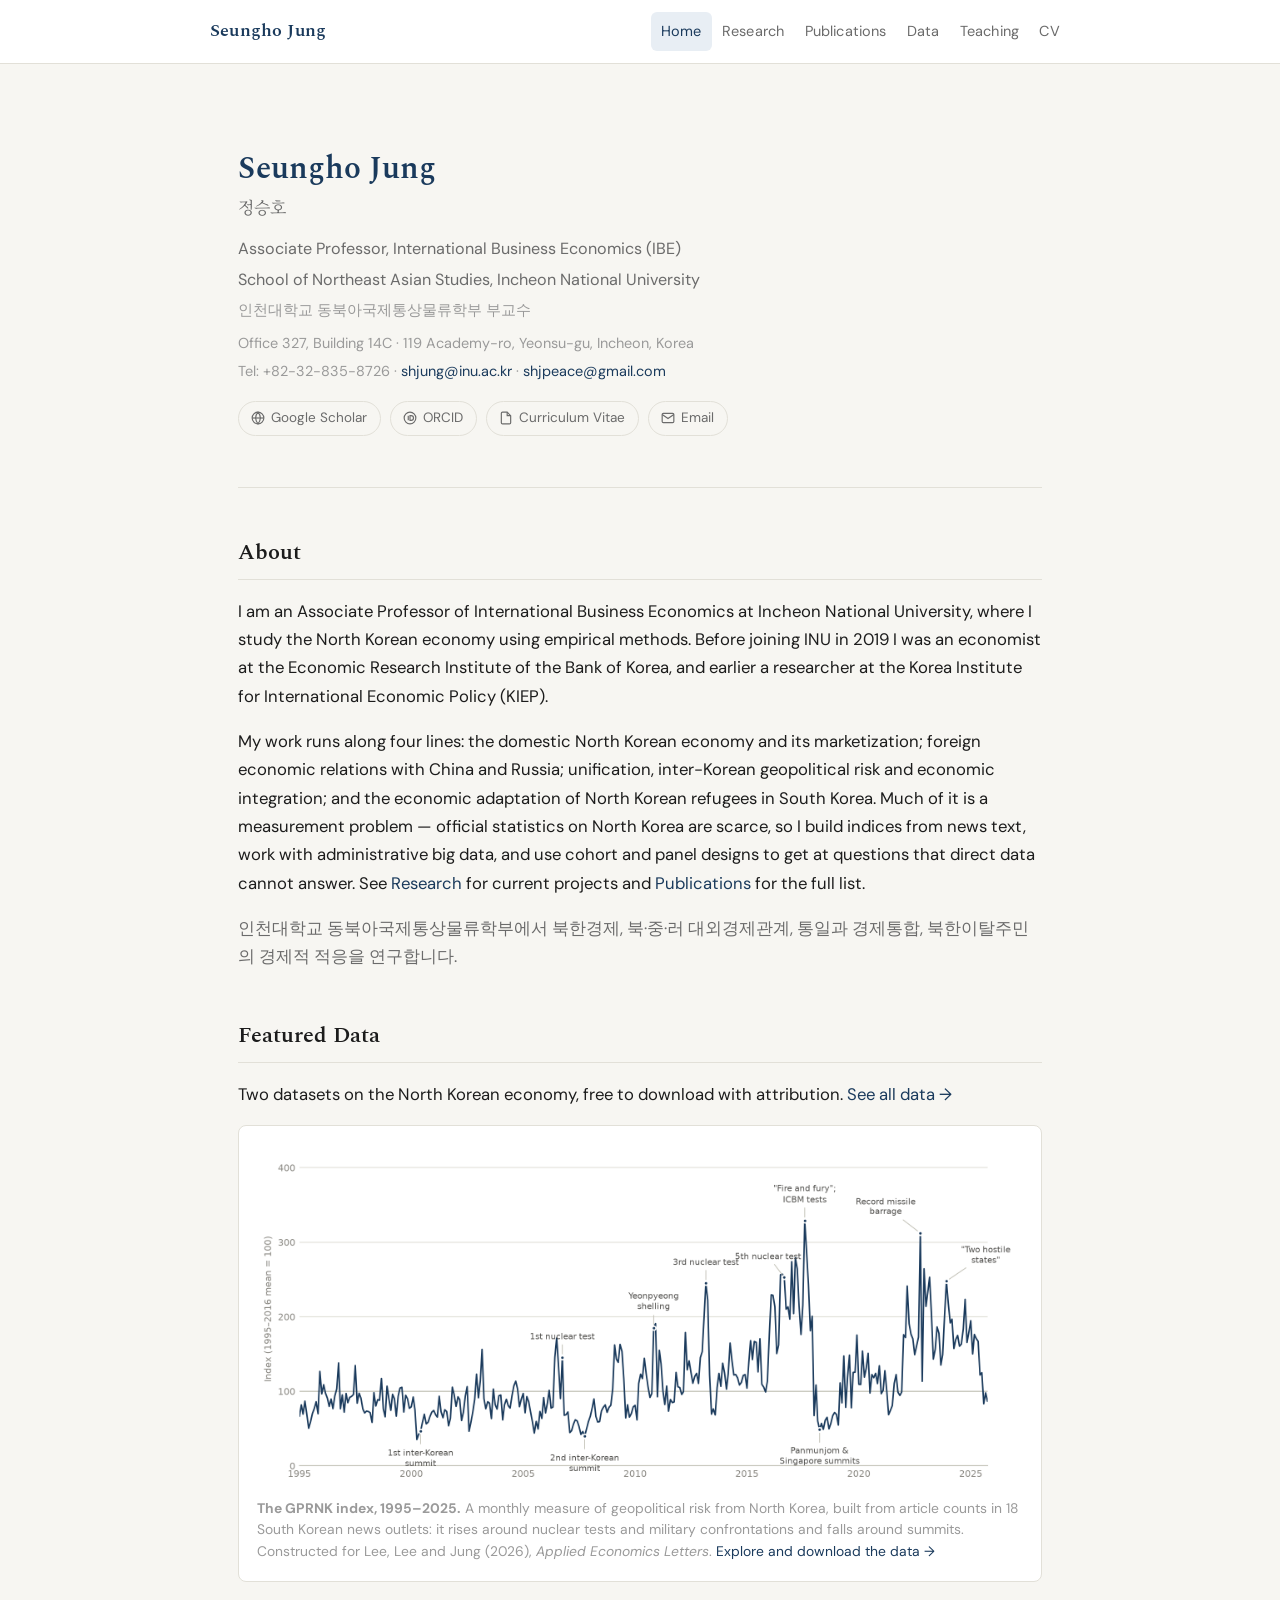
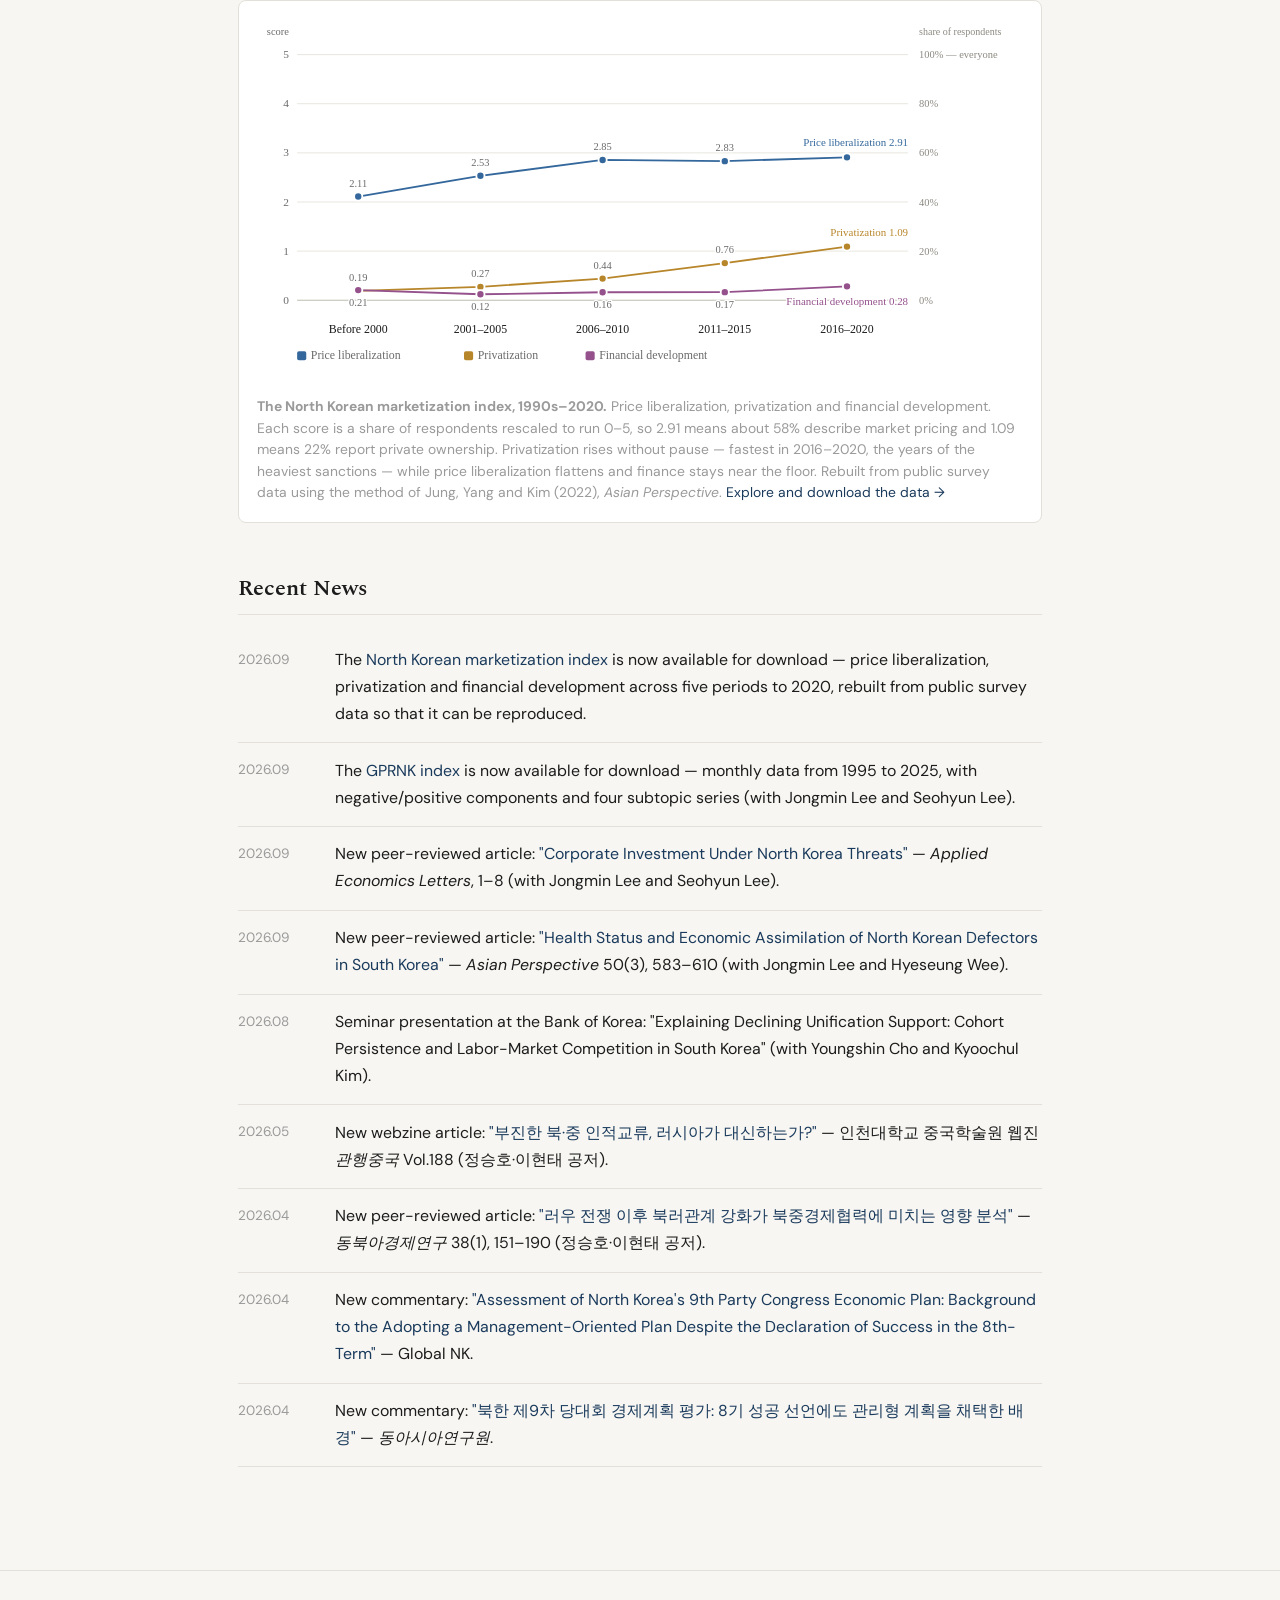
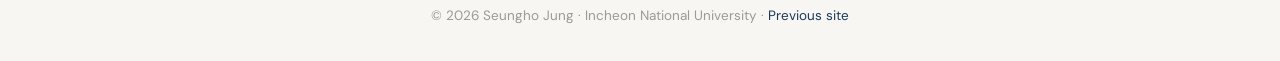
==== commit cd61fa67: "marketization: put the value on every point of the line chart Financial development sits within a pi" ====
--- a/index.html
+++ b/index.html
@@ -144,7 +144,7 @@
   </div>
 
   <div class="figure-card" style="margin-top:1.1rem;">
-    <a href="marketization.html"><img src="data/marketization/nk-marketization-index.svg" alt="Line chart of North Korean marketization across five periods to 2020: price liberalization rising to 2.91, privatization climbing steadily to 1.09, and financial development almost flat at 0.28."></a>
+    <a href="marketization.html"><img src="data/marketization/nk-marketization-index.svg?v=20260916c" alt="Line chart of North Korean marketization across five periods to 2020: price liberalization rising to 2.91, privatization climbing steadily to 1.09, and financial development almost flat at 0.28."></a>
     <p class="figure-caption">
       <strong>The North Korean marketization index, 1990s&ndash;2020.</strong> Price liberalization, privatization
       and financial development. Each score is a share of respondents rescaled to run 0&ndash;5, so 2.91 means
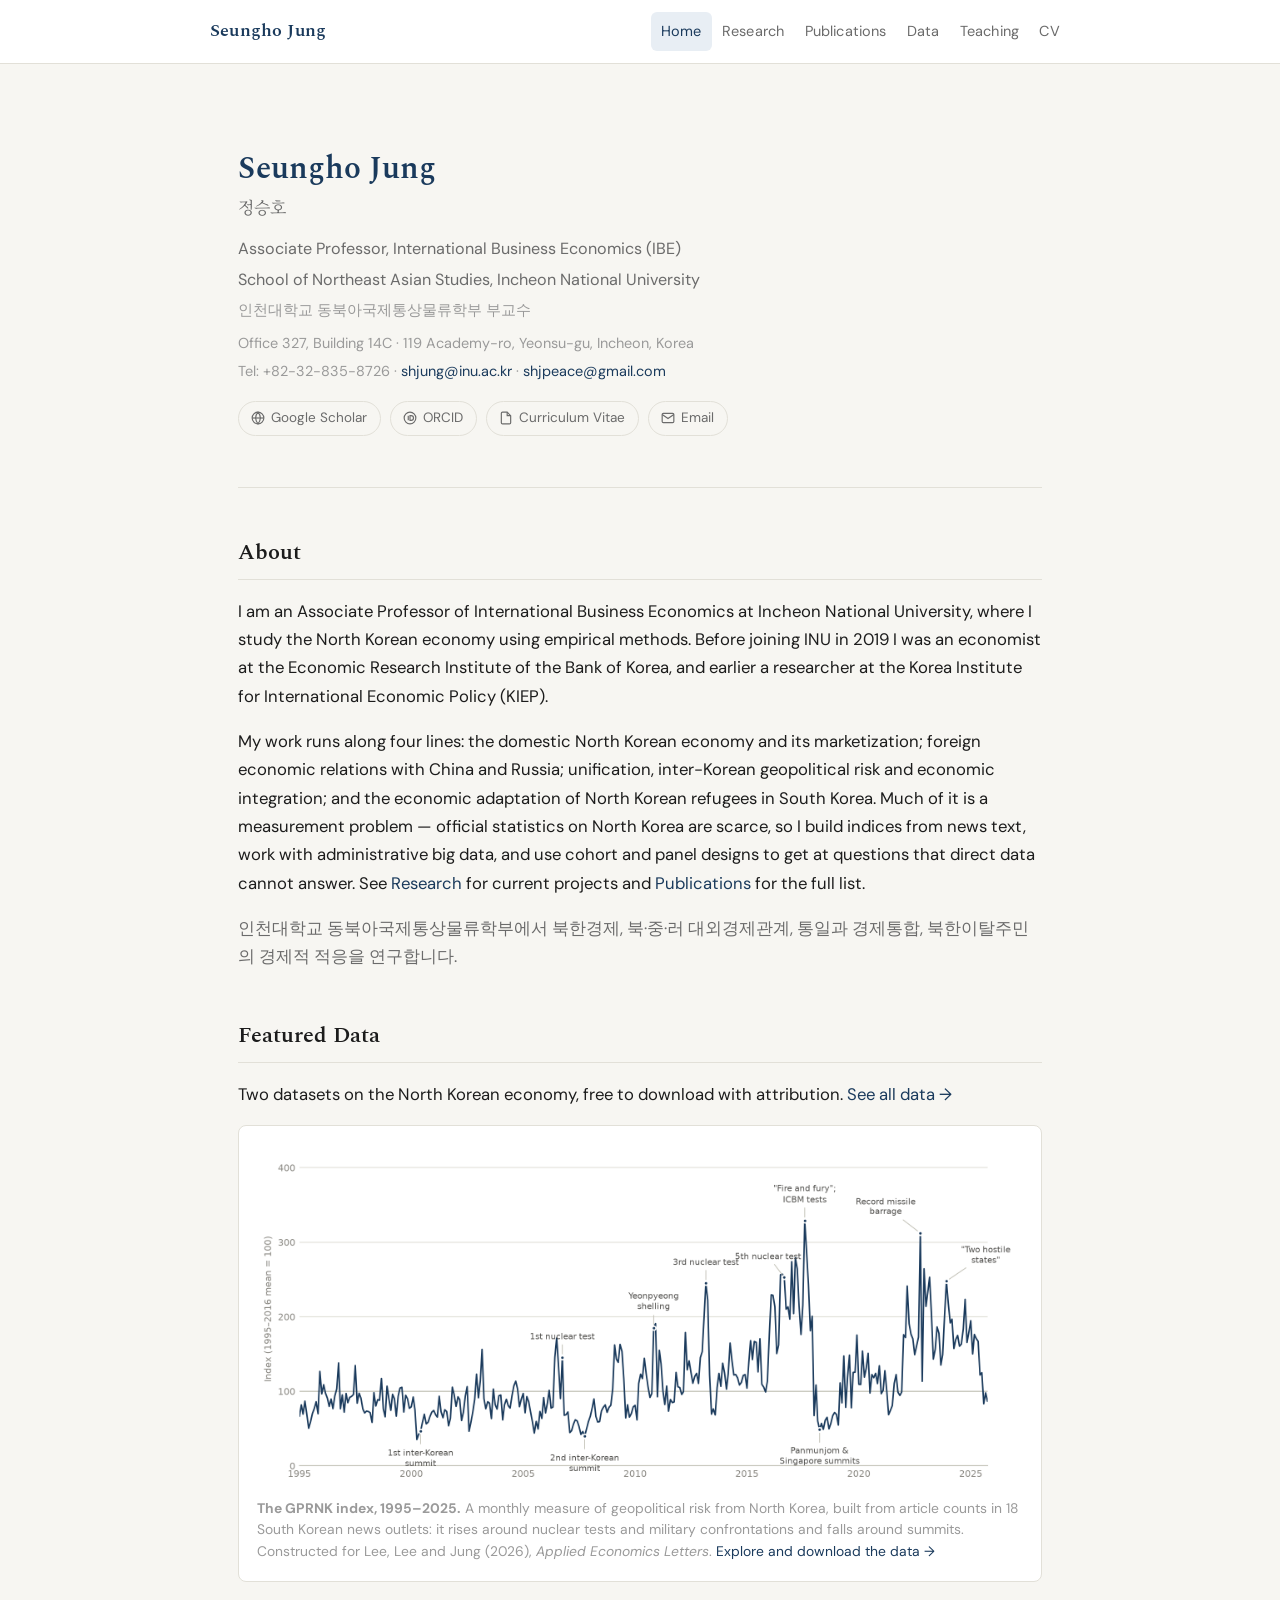
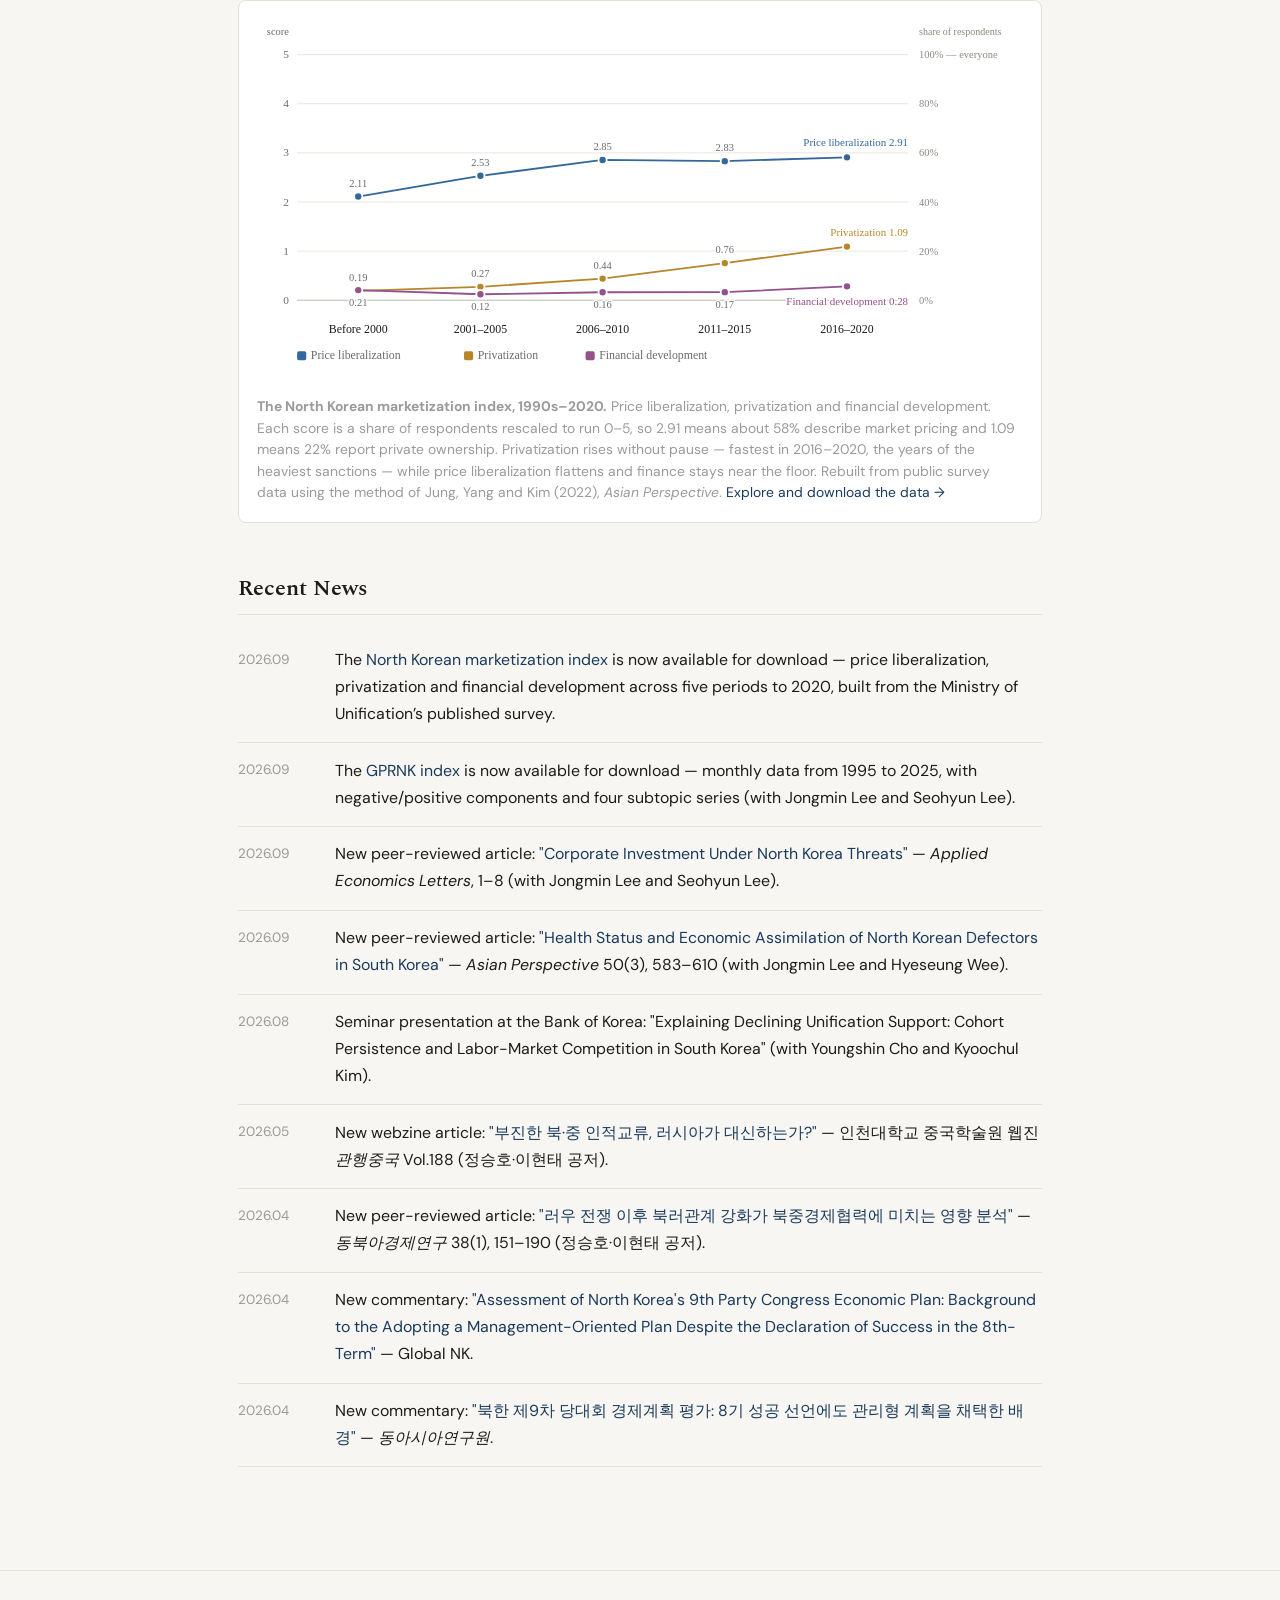
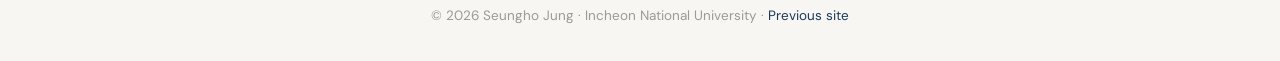
==== commit 3ce99862: "marketization: drop the internal reasoning about why the index was rebuilt Removes the reproducibili" ====
--- a/index.html
+++ b/index.html
@@ -159,7 +159,7 @@
   <h2>Recent News</h2>
   <div class="news-item">
     <div class="news-date">2026.09</div>
-    <div>The <a href="marketization.html">North Korean marketization index</a> is now available for download &mdash; price liberalization, privatization and financial development across five periods to 2020, rebuilt from public survey data so that it can be reproduced.</div>
+    <div>The <a href="marketization.html">North Korean marketization index</a> is now available for download &mdash; price liberalization, privatization and financial development across five periods to 2020, built from the Ministry of Unification&rsquo;s published survey.</div>
   </div>
   <div class="news-item">
     <div class="news-date">2026.09</div>
@@ -200,5 +200,7 @@
   <a href="https://sites.google.com/site/shjpeace" target="_blank">Previous site</a>
 </footer>
 
+<!-- GoatCounter: cookieless visit counts, dashboard at shjpeace.goatcounter.com -->
+<script data-goatcounter="https://shjpeace.goatcounter.com/count" async src="//gc.zgo.at/count.js"></script>
 </body>
 </html>
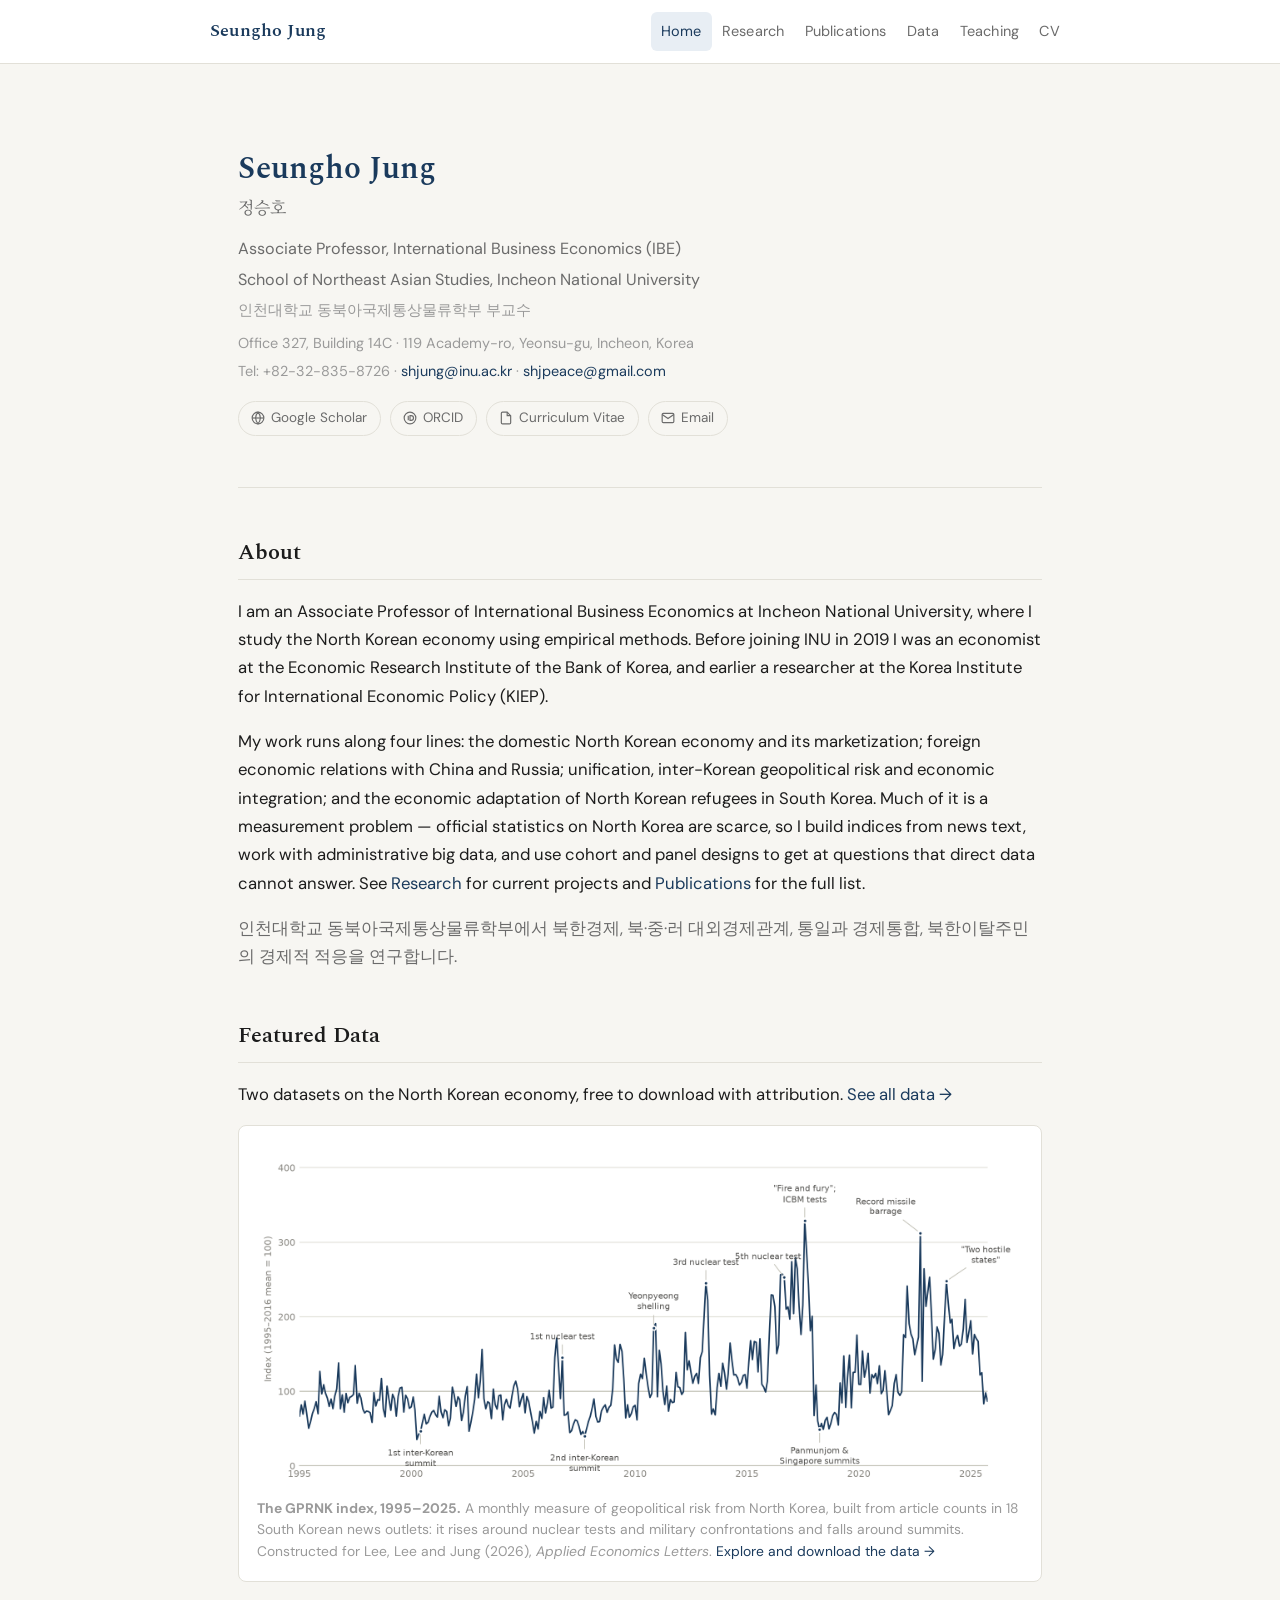
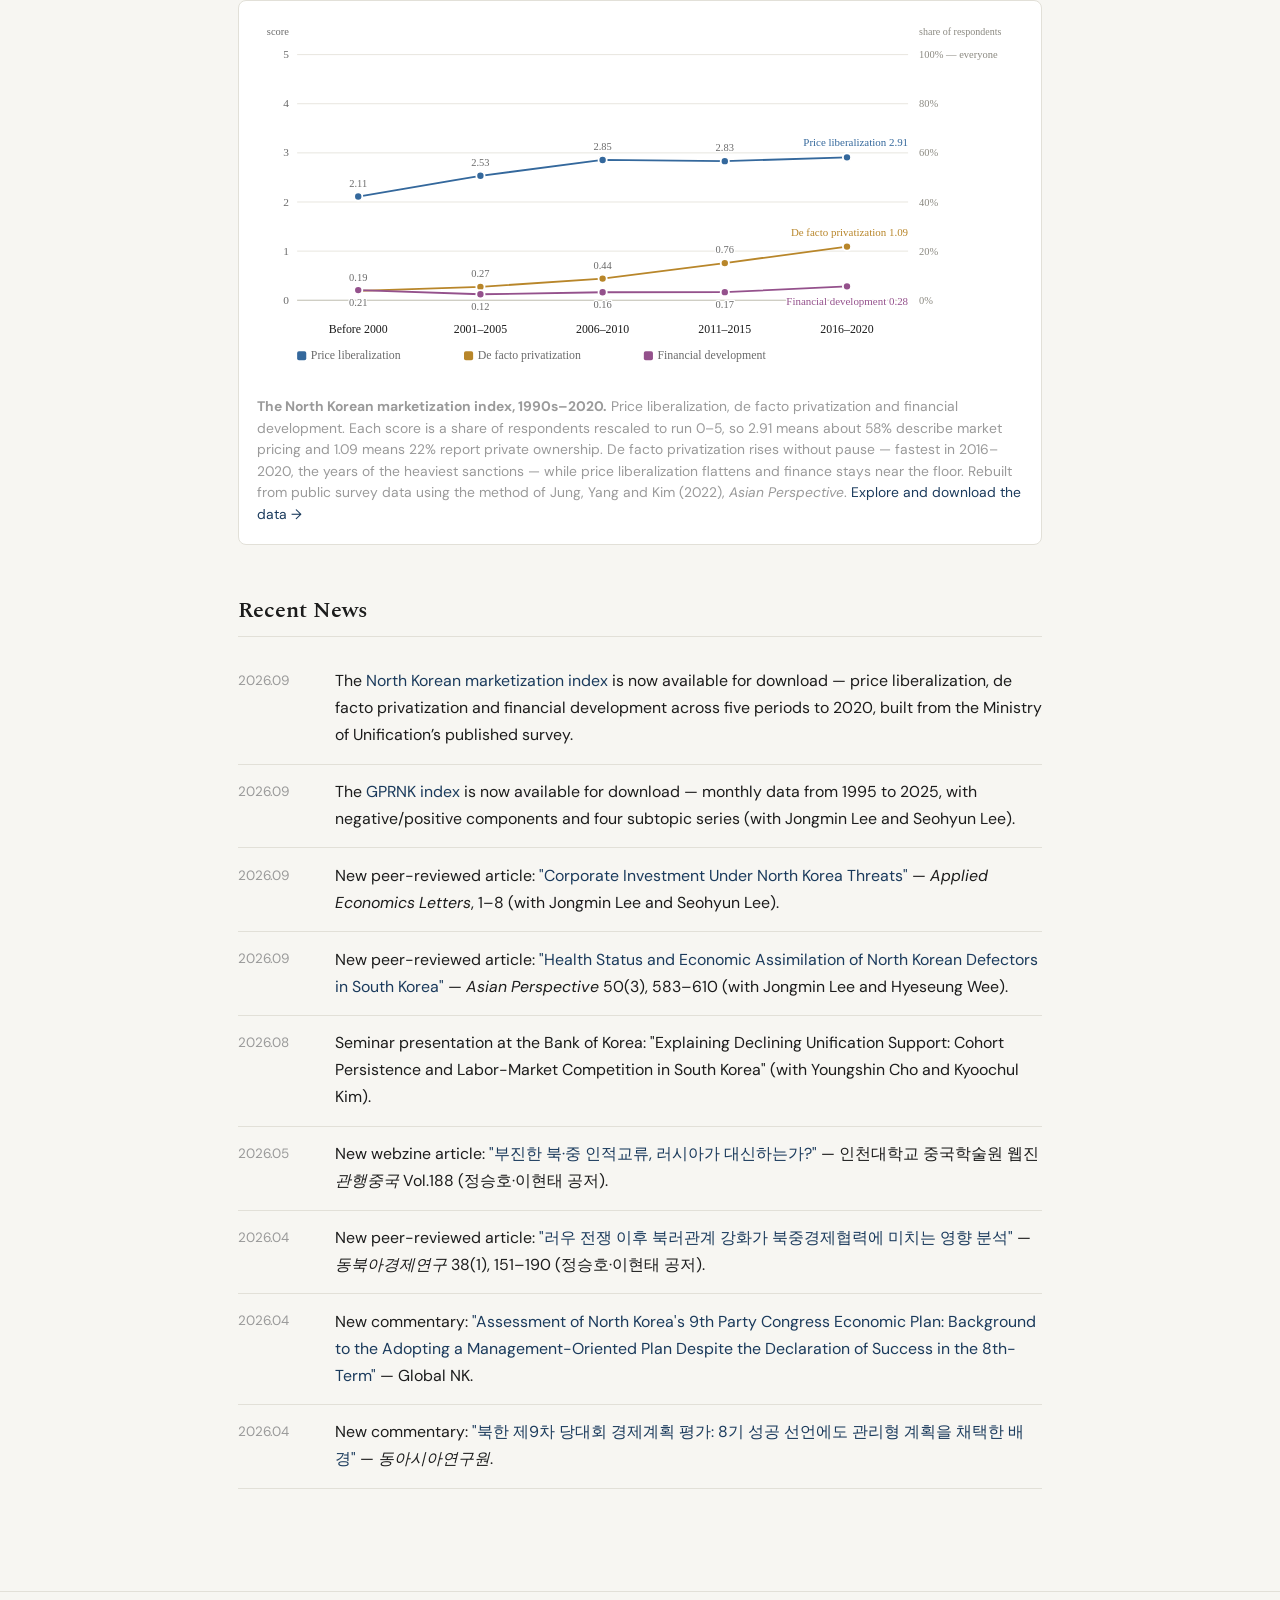
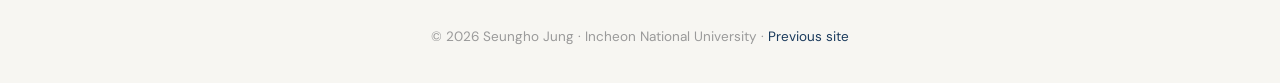
==== commit 00de4f32: "Marketization index: rename privatization dimension to de facto privatization Chart legend/labels/to" ====
--- a/index.html
+++ b/index.html
@@ -144,11 +144,11 @@
   </div>
 
   <div class="figure-card" style="margin-top:1.1rem;">
-    <a href="marketization.html"><img src="data/marketization/nk-marketization-index.svg?v=20260916c" alt="Line chart of North Korean marketization across five periods to 2020: price liberalization rising to 2.91, privatization climbing steadily to 1.09, and financial development almost flat at 0.28."></a>
+    <a href="marketization.html"><img src="data/marketization/nk-marketization-index.svg?v=20261125" alt="Line chart of North Korean marketization across five periods to 2020: price liberalization rising to 2.91, de facto privatization climbing steadily to 1.09, and financial development almost flat at 0.28."></a>
     <p class="figure-caption">
-      <strong>The North Korean marketization index, 1990s&ndash;2020.</strong> Price liberalization, privatization
+      <strong>The North Korean marketization index, 1990s&ndash;2020.</strong> Price liberalization, de facto privatization
       and financial development. Each score is a share of respondents rescaled to run 0&ndash;5, so 2.91 means
-      about 58% describe market pricing and 1.09 means 22% report private ownership. Privatization rises
+      about 58% describe market pricing and 1.09 means 22% report private ownership. De facto privatization rises
       without pause &mdash; fastest in 2016&ndash;2020, the years of the heaviest sanctions &mdash; while price
       liberalization flattens and finance stays near the floor. Rebuilt from public survey data using the
       method of Jung, Yang and Kim (2022), <em>Asian Perspective</em>.
@@ -159,7 +159,7 @@
   <h2>Recent News</h2>
   <div class="news-item">
     <div class="news-date">2026.09</div>
-    <div>The <a href="marketization.html">North Korean marketization index</a> is now available for download &mdash; price liberalization, privatization and financial development across five periods to 2020, built from the Ministry of Unification&rsquo;s published survey.</div>
+    <div>The <a href="marketization.html">North Korean marketization index</a> is now available for download &mdash; price liberalization, de facto privatization and financial development across five periods to 2020, built from the Ministry of Unification&rsquo;s published survey.</div>
   </div>
   <div class="news-item">
     <div class="news-date">2026.09</div>
